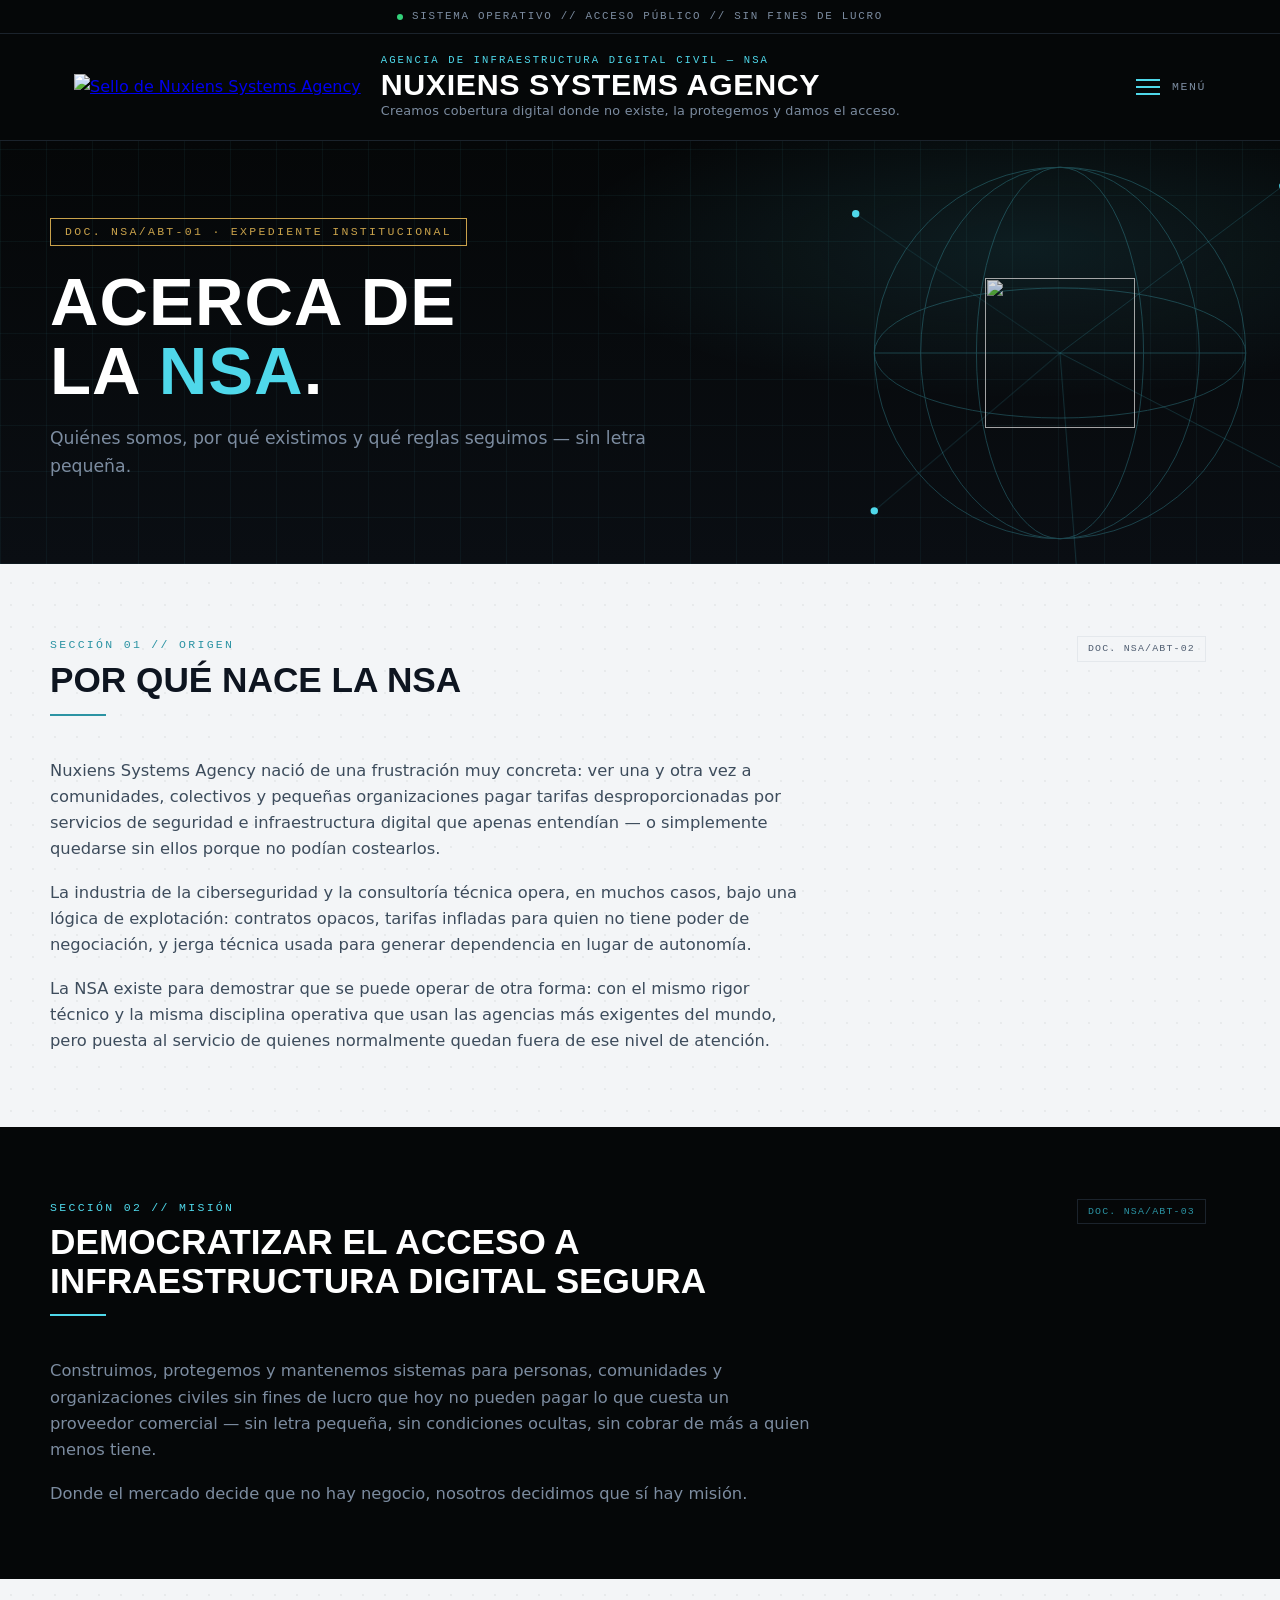
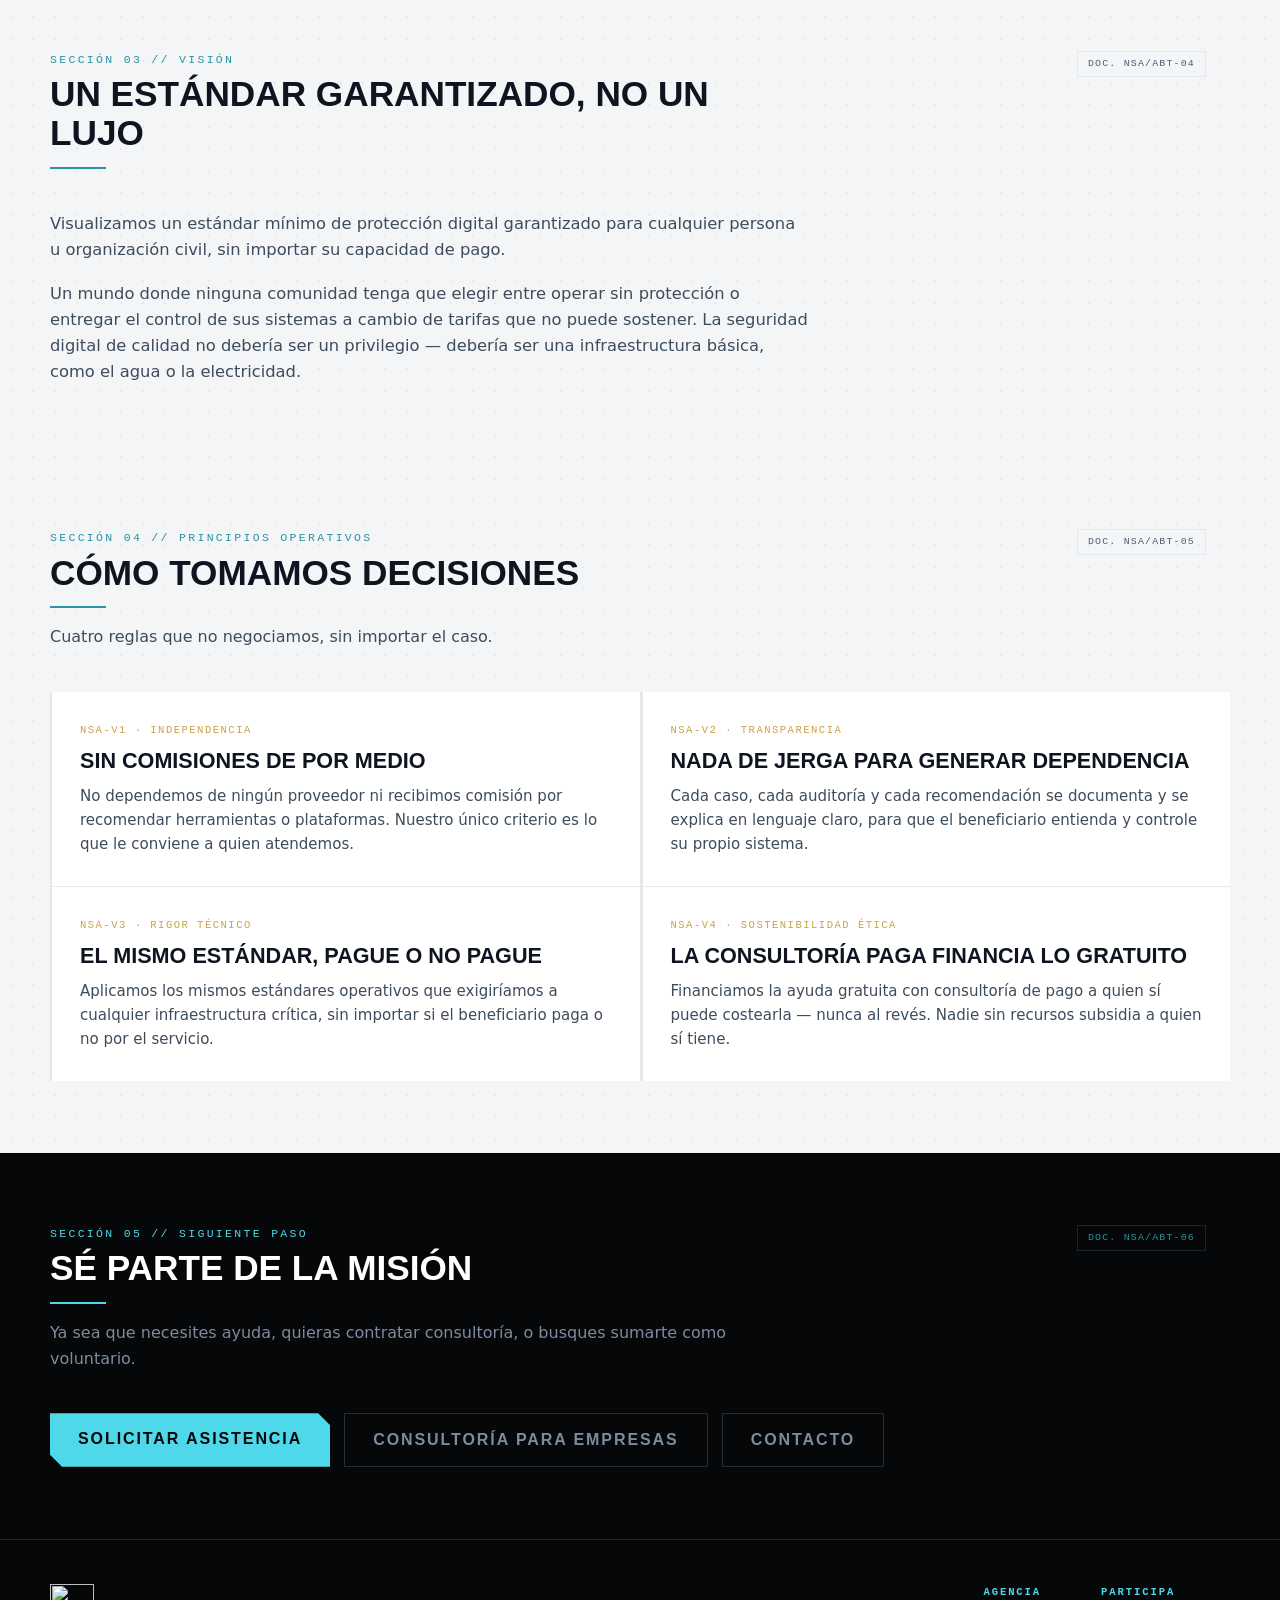
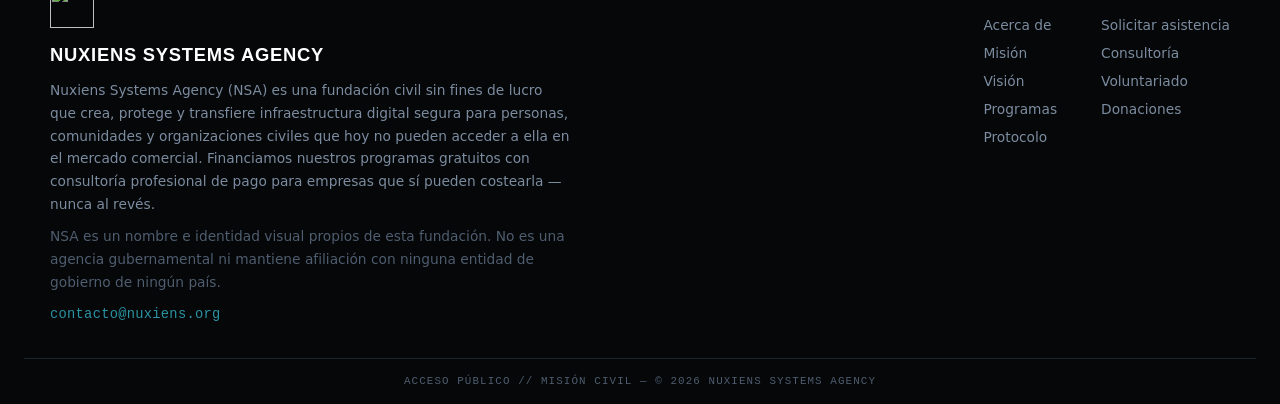
==== acerca/index.html @ ab88cbe3 "Clean About URL, sidebar-style menu, logo links home - Move acerca.html to acerca/index.html so the " ====
<!DOCTYPE html>
<html lang="es">
<head>
<meta charset="UTF-8">
<meta name="viewport" content="width=device-width, initial-scale=1.0">
<title>Acerca de — Nuxiens Systems Agency</title>
<link rel="icon" type="image/png" sizes="32x32" href="/favicon-32.png">
<link rel="apple-touch-icon" sizes="180x180" href="/favicon-180.png">
<meta http-equiv="Content-Security-Policy" content="default-src 'none'; style-src 'self' https://fonts.googleapis.com; font-src https://fonts.gstatic.com; img-src 'self'; connect-src 'none'; script-src 'none'; object-src 'none'; base-uri 'none'; form-action 'none'; upgrade-insecure-requests">
<meta name="referrer" content="strict-origin-when-cross-origin">
<link rel="preconnect" href="https://fonts.googleapis.com">
<link rel="preconnect" href="https://fonts.gstatic.com" crossorigin>
<link href="https://fonts.googleapis.com/css2?family=Saira+Condensed:wght@500;600;700&family=Public+Sans:wght@400;500;600;700&family=IBM+Plex+Mono:wght@400;500&display=swap" rel="stylesheet">
<link rel="stylesheet" href="/style.css">
</head>
<body>

<!-- Barra de estado del sistema -->
<div class="status-bar"><span class="status-dot" aria-hidden="true"></span>Sistema operativo // Acceso público // Sin fines de lucro</div>

<header>
  <div class="header-inner">
    <!-- Sello oficial NSA -->
    <a href="/" aria-label="Ir al inicio">
      <img class="seal" src="/nsa-seal.png" width="86" height="86" alt="Sello de Nuxiens Systems Agency">
    </a>
    <div class="agency-id">
      <div class="eyebrow">Agencia de infraestructura digital civil — NSA</div>
      <h1>Nuxiens Systems Agency</h1>
      <div class="sub">Creamos cobertura digital donde no existe, la protegemos y damos el acceso.</div>
    </div>
    <a href="#menu-open" class="menu-btn">
      <span class="menu-icon"><span></span><span></span><span></span></span>
      <span class="menu-btn-text">Menú</span>
    </a>
  </div>
</header>

<!-- Panel de navegación tipo sidebar (se abre/cierra vía :target, sin JS) -->
<div id="menu-open" class="menu-overlay" aria-label="Navegación principal">
  <a href="/acerca/#acerca" class="menu-backdrop" aria-label="Cerrar menú"></a>
  <nav class="menu-panel">
    <a href="/acerca/#acerca" class="menu-close">Cerrar ×</a>
    <div class="menu-overlay-inner">
      <a href="/acerca/" class="menu-link" aria-current="page"><span class="menu-num">01</span>Acerca de</a>
      <a href="/#mision" class="menu-link"><span class="menu-num">02</span>Misión</a>
      <a href="/#vision" class="menu-link"><span class="menu-num">03</span>Visión</a>
      <a href="/#programas" class="menu-link"><span class="menu-num">04</span>Programas</a>
      <a href="/#consultoria" class="menu-link"><span class="menu-num">05</span>Consultoría</a>
      <a href="/#operacion" class="menu-link"><span class="menu-num">06</span>Cómo operamos</a>
      <a href="/#elegibilidad" class="menu-link"><span class="menu-num">07</span>Elegibilidad</a>
      <a href="/#contacto" class="menu-link"><span class="menu-num">08</span>Contacto</a>
    </div>
  </nav>
</div>

<!-- HERO -->
<section class="hero" id="acerca">
  <div class="hero-network-wrap" aria-hidden="true">
    <svg class="hero-network" viewBox="0 0 560 560">
      <g class="hn-grid">
        <circle cx="280" cy="280" r="200"/>
        <ellipse cx="280" cy="280" rx="200" ry="70"/>
        <ellipse cx="280" cy="280" rx="90" ry="200"/>
        <ellipse cx="280" cy="280" rx="150" ry="200"/>
        <line x1="80" y1="280" x2="480" y2="280"/>
      </g>
      <g class="hn-links">
        <line x1="280" y1="280" x2="60" y2="130"/>
        <line x1="280" y1="280" x2="520" y2="100"/>
        <line x1="280" y1="280" x2="530" y2="410"/>
        <line x1="280" y1="280" x2="80" y2="450"/>
        <line x1="280" y1="280" x2="300" y2="540"/>
      </g>
      <g class="hn-nodes">
        <circle cx="60" cy="130" r="4"/>
        <circle cx="520" cy="100" r="4"/>
        <circle cx="530" cy="410" r="4"/>
        <circle cx="80" cy="450" r="4"/>
        <circle cx="300" cy="540" r="4"/>
      </g>
    </svg>
    <img class="hero-hub-seal" src="/nsa-seal.png" alt="">
  </div>
  <div class="hero-inner">
    <span class="directive">Doc. NSA/ABT-01 · Expediente institucional</span>
    <h2>Acerca de<br>la <span class="hl">NSA</span>.</h2>
    <p class="lede">
      Quiénes somos, por qué existimos y qué reglas seguimos — sin letra pequeña.
    </p>
  </div>
</section>

<!-- ORIGEN -->
<section id="origen">
  <div class="section-inner">
    <div class="file-ref">Doc. NSA/ABT-02</div>
    <div class="section-head">
      <div class="code">SECCIÓN 01 // ORIGEN</div>
      <h3>Por qué nace la NSA</h3>
    </div>
    <div class="prose">
      <p>Nuxiens Systems Agency nació de una frustración muy concreta: ver una y otra vez a comunidades, colectivos y pequeñas organizaciones pagar tarifas desproporcionadas por servicios de seguridad e infraestructura digital que apenas entendían — o simplemente quedarse sin ellos porque no podían costearlos.</p>
      <p>La industria de la ciberseguridad y la consultoría técnica opera, en muchos casos, bajo una lógica de explotación: contratos opacos, tarifas infladas para quien no tiene poder de negociación, y jerga técnica usada para generar dependencia en lugar de autonomía.</p>
      <p>La NSA existe para demostrar que se puede operar de otra forma: con el mismo rigor técnico y la misma disciplina operativa que usan las agencias más exigentes del mundo, pero puesta al servicio de quienes normalmente quedan fuera de ese nivel de atención.</p>
    </div>
  </div>
</section>

<!-- MISIÓN -->
<section class="ops" id="mision-detalle">
  <div class="section-inner">
    <div class="file-ref">Doc. NSA/ABT-03</div>
    <div class="section-head">
      <div class="code">SECCIÓN 02 // MISIÓN</div>
      <h3>Democratizar el acceso a infraestructura digital segura</h3>
    </div>
    <div class="prose">
      <p>Construimos, protegemos y mantenemos sistemas para personas, comunidades y organizaciones civiles sin fines de lucro que hoy no pueden pagar lo que cuesta un proveedor comercial — sin letra pequeña, sin condiciones ocultas, sin cobrar de más a quien menos tiene.</p>
      <p>Donde el mercado decide que no hay negocio, nosotros decidimos que sí hay misión.</p>
    </div>
  </div>
</section>

<!-- VISIÓN -->
<section id="vision-detalle">
  <div class="section-inner">
    <div class="file-ref">Doc. NSA/ABT-04</div>
    <div class="section-head">
      <div class="code">SECCIÓN 03 // VISIÓN</div>
      <h3>Un estándar garantizado, no un lujo</h3>
    </div>
    <div class="prose">
      <p>Visualizamos un estándar mínimo de protección digital garantizado para cualquier persona u organización civil, sin importar su capacidad de pago.</p>
      <p>Un mundo donde ninguna comunidad tenga que elegir entre operar sin protección o entregar el control de sus sistemas a cambio de tarifas que no puede sostener. La seguridad digital de calidad no debería ser un privilegio — debería ser una infraestructura básica, como el agua o la electricidad.</p>
    </div>
  </div>
</section>

<!-- VALORES -->
<section id="valores">
  <div class="section-inner">
    <div class="file-ref">Doc. NSA/ABT-05</div>
    <div class="section-head">
      <div class="code">SECCIÓN 04 // PRINCIPIOS OPERATIVOS</div>
      <h3>Cómo tomamos decisiones</h3>
      <p>Cuatro reglas que no negociamos, sin importar el caso.</p>
    </div>
    <div class="grid-2">
      <article class="card">
        <div class="prog-code">NSA-V1 · Independencia</div>
        <h4>Sin comisiones de por medio</h4>
        <p>No dependemos de ningún proveedor ni recibimos comisión por recomendar herramientas o plataformas. Nuestro único criterio es lo que le conviene a quien atendemos.</p>
      </article>
      <article class="card">
        <div class="prog-code">NSA-V2 · Transparencia</div>
        <h4>Nada de jerga para generar dependencia</h4>
        <p>Cada caso, cada auditoría y cada recomendación se documenta y se explica en lenguaje claro, para que el beneficiario entienda y controle su propio sistema.</p>
      </article>
      <article class="card">
        <div class="prog-code">NSA-V3 · Rigor técnico</div>
        <h4>El mismo estándar, pague o no pague</h4>
        <p>Aplicamos los mismos estándares operativos que exigiríamos a cualquier infraestructura crítica, sin importar si el beneficiario paga o no por el servicio.</p>
      </article>
      <article class="card">
        <div class="prog-code">NSA-V4 · Sostenibilidad ética</div>
        <h4>La consultoría paga financia lo gratuito</h4>
        <p>Financiamos la ayuda gratuita con consultoría de pago a quien sí puede costearla — nunca al revés. Nadie sin recursos subsidia a quien sí tiene.</p>
      </article>
    </div>
  </div>
</section>

<!-- PARTICIPA -->
<section class="ops" id="participa">
  <div class="section-inner">
    <div class="file-ref">Doc. NSA/ABT-06</div>
    <div class="section-head">
      <div class="code">SECCIÓN 05 // SIGUIENTE PASO</div>
      <h3>Sé parte de la misión</h3>
      <p>Ya sea que necesites ayuda, quieras contratar consultoría, o busques sumarte como voluntario.</p>
    </div>
    <div class="hero-actions">
      <a class="btn btn-primary" href="/#elegibilidad">Solicitar asistencia</a>
      <a class="btn btn-ghost" href="/#consultoria">Consultoría para empresas</a>
      <a class="btn btn-ghost" href="/#contacto">Contacto</a>
    </div>
  </div>
</section>

<footer>
  <div class="footer-inner">
    <div class="f-id">
      <a href="/" aria-label="Ir al inicio"><img src="/nsa-seal.png" alt="" width="44" height="44"></a>
      <h6>Nuxiens Systems Agency</h6>
      <p>Nuxiens Systems Agency (NSA) es una fundación civil sin fines de lucro que crea, protege y transfiere infraestructura digital segura para personas, comunidades y organizaciones civiles que hoy no pueden acceder a ella en el mercado comercial. Financiamos nuestros programas gratuitos con consultoría profesional de pago para empresas que sí pueden costearla — nunca al revés.</p>
      <p class="f-disclaimer">NSA es un nombre e identidad visual propios de esta fundación. No es una agencia gubernamental ni mantiene afiliación con ninguna entidad de gobierno de ningún país.</p>
      <p class="f-contact"><a href="mailto:contacto@nuxiens.org">contacto@nuxiens.org</a></p>
    </div>
    <div class="f-links">
      <div>
        <h6>Agencia</h6>
        <a href="/acerca/">Acerca de</a>
        <a href="/#mision">Misión</a>
        <a href="/#vision">Visión</a>
        <a href="/#programas">Programas</a>
        <a href="/#operacion">Protocolo</a>
      </div>
      <div>
        <h6>Participa</h6>
        <a href="/#elegibilidad">Solicitar asistencia</a>
        <a href="/#consultoria">Consultoría</a>
        <a href="/#contacto">Voluntariado</a>
        <a href="/#contacto">Donaciones</a>
      </div>
    </div>
  </div>
  <div class="f-bottom">ACCESO PÚBLICO // MISIÓN CIVIL — © 2026 Nuxiens Systems Agency</div>
</footer>

</body>
</html>
---- style.css ----
:root{
  --void:#050708;
  --void-2:#0A0E13;
  --panel:#0D1319;
  --line:#1B232C;
  --line-soft:#222D38;
  --steel:#7C8CA0;
  --steel-dim:#4F5D70;
  --ink:#0E1520;
  --paper:#F3F5F7;
  --paper-2:#E4E8EC;
  --cyan:#4FD8EA;
  --cyan-dim:#2B93A3;
  --gold:#C9A24B;
  --status:#33D17A;
  --white:#FFFFFF;
}
*{margin:0;padding:0;box-sizing:border-box;}
html{scroll-behavior:smooth;}
body{
  font-family:'Public Sans',system-ui,sans-serif;
  background:
    radial-gradient(rgba(15,25,35,.05) 1px, transparent 1.4px) 0 0/22px 22px,
    var(--paper);
  color:var(--ink);
  line-height:1.6;
}
::selection{background:var(--cyan);color:var(--void);}

/* ============ BARRA DE ESTADO ============ */
.status-bar{
  background:var(--void);
  border-bottom:1px solid var(--line);
  color:var(--steel);
  font-family:'IBM Plex Mono',monospace;
  font-size:0.68rem;
  letter-spacing:0.16em;
  text-align:center;
  padding:8px 12px;
  text-transform:uppercase;
  position:sticky;top:0;z-index:100;
  display:flex;align-items:center;justify-content:center;gap:9px;
}
.status-dot{
  width:6px;height:6px;border-radius:50%;
  background:var(--status);
  box-shadow:0 0 0 0 rgba(51,209,122,.5);
  animation:statusPulse 2.4s ease-out infinite;
  flex-shrink:0;
}
@keyframes statusPulse{
  0%{box-shadow:0 0 0 0 rgba(51,209,122,.5);}
  70%{box-shadow:0 0 0 7px rgba(51,209,122,0);}
  100%{box-shadow:0 0 0 0 rgba(51,209,122,0);}
}

/* ============ HEADER ============ */
header{
  background:var(--void);
  border-bottom:1px solid var(--line);
}
.header-inner{
  max-width:1180px;margin:0 auto;
  display:flex;align-items:center;gap:20px;
  padding:18px 24px;
}
.seal{flex-shrink:0;}
.agency-id{min-width:0;}
.agency-id .eyebrow{
  font-family:'IBM Plex Mono',monospace;
  font-size:0.66rem;letter-spacing:0.2em;
  color:var(--cyan);text-transform:uppercase;
}
.agency-id h1{
  font-family:'Saira Condensed',sans-serif;
  font-weight:700;font-size:1.9rem;line-height:1.05;
  color:var(--white);letter-spacing:0.02em;
  text-transform:uppercase;
}
.agency-id .sub{
  font-size:0.8rem;color:var(--steel);
  letter-spacing:0.02em;
}
/* ============ MENÚ (:target, sin JS) ============ */
.menu-btn{
  margin-left:auto;flex-shrink:0;cursor:pointer;
  display:flex;align-items:center;gap:12px;
  font-family:'IBM Plex Mono',monospace;
  font-size:0.72rem;letter-spacing:0.14em;text-transform:uppercase;
  color:var(--steel);text-decoration:none;
}
.menu-icon{display:flex;flex-direction:column;gap:5px;width:24px;}
.menu-icon span{
  display:block;height:2px;background:var(--cyan);
}
.menu-btn:hover,.menu-btn:focus-visible{color:var(--cyan);outline:none;}

.menu-overlay{
  position:fixed;inset:0;z-index:200;
  visibility:hidden;
  transition:visibility 0s linear .34s;
}
.menu-overlay:target{visibility:visible;transition-delay:0s;}
.menu-backdrop{
  position:absolute;inset:0;display:block;
  background:rgba(5,7,8,.72);
  opacity:0;
  transition:opacity .34s ease;
}
.menu-overlay:target .menu-backdrop{opacity:1;}
.menu-panel{
  position:absolute;top:0;right:0;bottom:0;
  width:min(440px,88vw);
  background:var(--void);
  border-left:1px solid var(--line);
  box-shadow:-24px 0 60px rgba(0,0,0,.45);
  overflow-y:auto;
  transform:translateX(100%);
  transition:transform .34s cubic-bezier(.16,1,.3,1);
}
.menu-overlay:target .menu-panel{transform:translateX(0);}
.menu-close{
  position:absolute;top:24px;right:24px;
  font-family:'IBM Plex Mono',monospace;
  font-size:0.72rem;letter-spacing:0.14em;text-transform:uppercase;
  color:var(--steel);text-decoration:none;
}
.menu-close:hover{color:var(--cyan);}
.menu-overlay-inner{
  padding:100px 32px 60px;
}
.menu-link{
  display:flex;align-items:baseline;gap:16px;
  padding:18px 0;border-bottom:1px solid var(--line);
  font-family:'Saira Condensed',sans-serif;
  font-size:1.6rem;font-weight:700;
  text-transform:uppercase;letter-spacing:.01em;
  color:var(--white);text-decoration:none;
  transition:color .15s,padding-left .15s;
}
.menu-link:first-child{border-top:1px solid var(--line);}
.menu-link:hover,.menu-link:focus-visible{color:var(--cyan);padding-left:14px;outline:none;}
.menu-link[aria-current="page"]{color:var(--cyan);}
.menu-num{
  font-family:'IBM Plex Mono',monospace;
  font-size:.85rem;font-weight:400;
  color:var(--cyan-dim);
}

/* ============ HERO ============ */
.hero{
  background:
    radial-gradient(ellipse 60% 60% at 80% 25%,rgba(79,216,234,.10),transparent 60%),
    repeating-linear-gradient(0deg,rgba(79,216,234,.05) 0 1px,transparent 1px 46px),
    repeating-linear-gradient(90deg,rgba(79,216,234,.05) 0 1px,transparent 1px 46px),
    linear-gradient(180deg,var(--void) 0%,var(--void-2) 100%);
  color:var(--white);
  padding:76px 24px 84px;
  position:relative;overflow:hidden;
}
.hero-network-wrap{
  position:absolute;top:50%;right:-40px;
  transform:translateY(-50%);
  width:520px;height:520px;z-index:0;pointer-events:none;
}
.hero-network{width:100%;height:100%;display:block;}
.hn-grid{fill:none;stroke:var(--cyan);stroke-width:1;opacity:.28;}
.hn-links line{
  stroke:var(--cyan);stroke-width:1;opacity:.2;
  animation:hnPulse 3.2s ease-in-out infinite;
}
.hn-links line:nth-child(2){animation-delay:.5s;}
.hn-links line:nth-child(3){animation-delay:1s;}
.hn-links line:nth-child(4){animation-delay:1.5s;}
.hn-links line:nth-child(5){animation-delay:2s;}
.hn-nodes circle{fill:var(--cyan);}
.hero-hub-seal{
  position:absolute;top:50%;left:50%;
  transform:translate(-50%,-50%);
  width:150px;height:150px;opacity:.85;
}
@keyframes hnPulse{0%,100%{opacity:.15;}50%{opacity:.6;}}
.hero-inner{max-width:1180px;margin:0 auto;position:relative;z-index:1;}
.hero .directive{
  display:inline-block;
  font-family:'IBM Plex Mono',monospace;
  font-size:0.72rem;letter-spacing:0.2em;
  color:var(--gold);
  border:1px solid var(--gold);
  padding:4px 14px;margin-bottom:22px;
  text-transform:uppercase;
}
.hero h2{
  font-family:'Saira Condensed',sans-serif;
  font-weight:700;
  font-size:clamp(2.4rem,5.5vw,4.2rem);
  line-height:1.02;text-transform:uppercase;
  letter-spacing:0.015em;
  max-width:820px;
}
.hero h2 .hl{color:var(--cyan);}
.hero p.lede{
  max-width:640px;margin-top:20px;
  font-size:1.08rem;color:var(--steel);
}
.hero-actions{margin-top:34px;display:flex;gap:14px;flex-wrap:wrap;}
.btn{
  font-family:'Saira Condensed',sans-serif;
  font-weight:600;font-size:1rem;
  letter-spacing:0.12em;text-transform:uppercase;
  text-decoration:none;
  padding:13px 28px;
  display:inline-block;
  transition:transform .12s,background .15s,color .15s,border-color .15s;
}
.btn:active{transform:translateY(1px);}
.btn-primary{
  background:var(--cyan);color:var(--void);
  clip-path:polygon(0 0,calc(100% - 12px) 0,100% 12px,100% 100%,12px 100%,0 calc(100% - 12px));
}
.btn-primary:hover{background:#7EE5F2;}
.btn-ghost{border:1.5px solid var(--line-soft);color:var(--steel);}
.btn-ghost:hover{border-color:var(--cyan);color:var(--cyan);}

/* ============ FRANJA DE CREDENCIALES ============ */
.stats-strip{background:var(--void-2);border-bottom:1px solid var(--line);}
.stats-inner{
  max-width:1180px;margin:0 auto;padding:26px 24px;
  display:grid;grid-template-columns:repeat(4,1fr);gap:20px;
}
.stat{text-align:center;border-left:1px solid var(--line);}
.stat:first-child{border-left:none;}
.stat-num{
  display:block;font-family:'Saira Condensed',sans-serif;
  font-weight:700;font-size:1.9rem;color:var(--cyan);
  letter-spacing:.02em;line-height:1.1;
}
.stat-label{
  display:block;font-family:'IBM Plex Mono',monospace;
  font-size:.62rem;letter-spacing:.1em;text-transform:uppercase;
  color:var(--steel);margin-top:4px;
}

/* ============ SECCIONES ============ */
section{padding:72px 24px;}
.section-inner{max-width:1180px;margin:0 auto;position:relative;}
.section-head{margin-bottom:42px;max-width:720px;}
.section-head.compact{margin-bottom:18px;}
.section-head .code{
  font-family:'IBM Plex Mono',monospace;
  font-size:0.72rem;letter-spacing:0.2em;
  color:var(--cyan-dim);text-transform:uppercase;
}
.section-head h3{
  font-family:'Saira Condensed',sans-serif;
  font-weight:700;font-size:2.2rem;
  text-transform:uppercase;line-height:1.1;
  color:var(--ink);
  margin-top:6px;
}
.section-head h3::after{
  content:"";display:block;width:56px;height:2px;
  background:var(--cyan-dim);margin-top:14px;
}
.section-head p{margin-top:16px;color:#3D4C5C;}

/* Texto corrido (párrafos largos) */
.prose{max-width:760px;}
.prose p{font-size:1.02rem;color:#3D4C5C;margin-bottom:18px;}
.prose p:last-child{margin-bottom:0;}
.ops .prose p{color:var(--steel);}

/* ============ ETIQUETA DE EXPEDIENTE ============ */
.file-ref{
  position:absolute;top:0;right:24px;
  font-family:'IBM Plex Mono',monospace;
  font-size:.62rem;letter-spacing:.12em;
  color:var(--steel-dim);text-transform:uppercase;
  border:1px solid var(--paper-2);
  padding:4px 10px;
}
.ops .file-ref{color:var(--cyan-dim);border-color:var(--line);}
@media (max-width:900px){.file-ref{display:none;}}

/* Tarjetas */
.grid-3{display:grid;grid-template-columns:repeat(3,1fr);gap:1px;background:var(--paper-2);}
.grid-2{display:grid;grid-template-columns:repeat(2,1fr);gap:1px;background:var(--paper-2);}
.card{
  background:var(--white);
  border-left:2px solid var(--paper-2);
  padding:30px 28px;
  transition:border-left-color .2s,background .2s;
}
.card:hover{border-left-color:var(--cyan-dim);background:#FAFEFF;}
.card .prog-code{
  font-family:'IBM Plex Mono',monospace;
  font-size:0.66rem;letter-spacing:.14em;
  color:var(--gold);text-transform:uppercase;
}
.card h4{
  font-family:'Saira Condensed',sans-serif;
  font-weight:600;font-size:1.35rem;
  text-transform:uppercase;color:var(--ink);
  margin:10px 0 10px;line-height:1.15;
}
.card p{font-size:0.94rem;color:#3D4C5C;}

/* Cómo operamos */
.ops{background:var(--void);color:var(--steel);}
.ops .section-head h3{color:var(--white);}
.ops .section-head h3::after{background:var(--cyan);}
.ops .section-head .code{color:var(--cyan);}
.ops .section-head p{color:var(--steel);}
.steps{display:grid;grid-template-columns:repeat(4,1fr);gap:1px;background:var(--line);}
.step{background:var(--panel);padding:26px 24px;position:relative;}
.step::after{
  content:"→";position:absolute;top:24px;right:-11px;
  color:var(--cyan-dim);font-family:'IBM Plex Mono',monospace;
  font-size:.9rem;z-index:2;
}
.step:last-child::after{content:none;}
.step .n{
  font-family:'IBM Plex Mono',monospace;
  color:var(--cyan);font-size:0.76rem;letter-spacing:0.14em;
}
.step h5{
  font-family:'Saira Condensed',sans-serif;
  font-weight:600;font-size:1.15rem;
  text-transform:uppercase;color:var(--white);
  margin:8px 0 8px;
}
.step p{font-size:0.88rem;color:var(--steel);}

/* Elegibilidad */
.elig{background:var(--paper-2);}
.elig-grid{display:grid;grid-template-columns:1.1fr .9fr;gap:44px;align-items:start;}
.elig ul{list-style:none;margin-top:8px;}
.elig li{
  padding:14px 0 14px 34px;position:relative;
  border-bottom:1px solid #CBD6E2;
  font-size:0.98rem;
}
.elig li::before{
  content:"";position:absolute;left:6px;top:20px;
  width:14px;height:6px;background:var(--gold);
}
.notice{
  background:var(--white);
  border-left:3px solid var(--gold);
  padding:26px 26px;
}
.notice .n-head{
  font-family:'IBM Plex Mono',monospace;
  font-size:0.68rem;letter-spacing:0.18em;
  color:var(--gold);text-transform:uppercase;
  margin-bottom:10px;
}
.notice h5{
  font-family:'Saira Condensed',sans-serif;
  font-size:1.3rem;text-transform:uppercase;
  color:var(--ink);margin-bottom:10px;
}
.notice p{font-size:0.94rem;color:#3D4C5C;margin-bottom:16px;}
.notice p a{color:var(--cyan-dim);font-weight:600;}

/* Consultoría */
.consult-cta{
  margin-top:36px;padding-top:28px;
  border-top:1px solid var(--paper-2);
  display:flex;align-items:center;gap:24px;flex-wrap:wrap;
}
.consult-cta p{color:#3D4C5C;font-size:0.94rem;max-width:460px;}

/* Contacto */
.contact{background:var(--white);}
.contact-grid{display:grid;grid-template-columns:repeat(4,1fr);gap:1px;background:var(--paper-2);}
.channel{
  background:var(--white);
  border-left:2px solid var(--paper-2);
  padding:24px;
  transition:border-left-color .2s;
}
.channel:hover{border-left-color:var(--cyan-dim);}
.channel .ch-code{
  font-family:'IBM Plex Mono',monospace;
  font-size:0.66rem;letter-spacing:.14em;
  color:var(--cyan-dim);text-transform:uppercase;
}
.channel h5{
  font-family:'Saira Condensed',sans-serif;
  font-size:1.2rem;text-transform:uppercase;
  color:var(--ink);margin:6px 0 6px;
}
.channel p{font-size:0.9rem;color:#3D4C5C;}
.channel a{color:var(--cyan-dim);font-weight:600;text-decoration:none;}
.channel a:hover{text-decoration:underline;}

/* ============ FOOTER ============ */
footer{
  background:var(--void);
  color:var(--steel);
  border-top:1px solid var(--line);
  padding:44px 24px 0;
}
.footer-inner{
  max-width:1180px;margin:0 auto;
  display:flex;gap:48px;align-items:flex-start;
  flex-wrap:wrap;padding-bottom:32px;
}
.footer-inner .f-id{max-width:520px;}
.footer-inner .f-id img{
  width:44px;height:44px;margin-bottom:12px;
}
.footer-inner .f-id h6{
  font-family:'Saira Condensed',sans-serif;
  color:var(--white);font-size:1.15rem;
  text-transform:uppercase;letter-spacing:0.04em;
}
.footer-inner .f-id p{font-size:0.86rem;margin-top:10px;line-height:1.65;}
.f-disclaimer{color:var(--steel-dim);font-size:0.78rem;}
.f-contact{
  font-family:'IBM Plex Mono',monospace;
  font-size:0.78rem;letter-spacing:.02em;
}
.f-contact a{color:var(--cyan-dim);text-decoration:none;}
.f-contact a:hover{text-decoration:underline;}
.f-links{margin-left:auto;display:flex;gap:44px;flex-wrap:wrap;}
.f-links div h6{
  font-family:'IBM Plex Mono',monospace;
  font-size:0.66rem;letter-spacing:0.18em;
  color:var(--cyan);text-transform:uppercase;
  margin-bottom:10px;
}
.f-links a{
  display:block;color:var(--steel);
  text-decoration:none;font-size:0.86rem;
  padding:3px 0;
}
.f-links a:hover{color:var(--cyan);}
.f-bottom{
  border-top:1px solid var(--line);
  font-family:'IBM Plex Mono',monospace;
  font-size:0.68rem;letter-spacing:0.1em;
  text-align:center;padding:14px 0;
  color:var(--steel-dim);text-transform:uppercase;
}

/* ============ RESPONSIVE ============ */
@media (max-width:900px){
  .grid-3,.grid-2{grid-template-columns:1fr;}
  .contact-grid{grid-template-columns:1fr 1fr;}
  .steps{grid-template-columns:1fr 1fr;}
  .step::after{content:none;}
  .stats-inner{grid-template-columns:1fr 1fr;row-gap:22px;}
  .stat:nth-child(3){border-left:none;}
  .elig-grid{grid-template-columns:1fr;}
  .agency-id h1{font-size:1.45rem;}
  .hero-network-wrap{width:400px;height:400px;right:-80px;}
}
@media (max-width:700px){
  .hero-network-wrap{display:none;}
}
@media (max-width:540px){
  .steps,.contact-grid{grid-template-columns:1fr;}
  .stats-inner{grid-template-columns:1fr;}
  .stat{border-left:none;border-top:1px solid var(--line);padding-top:14px;}
  .stat:first-child{padding-top:0;border-top:none;}
  section{padding:52px 20px;}
  .menu-btn-text{display:none;}
  .agency-id .sub{display:none;}
}
@media (prefers-reduced-motion:reduce){
  *{transition:none!important;animation:none!important;}
  html{scroll-behavior:auto;}
}
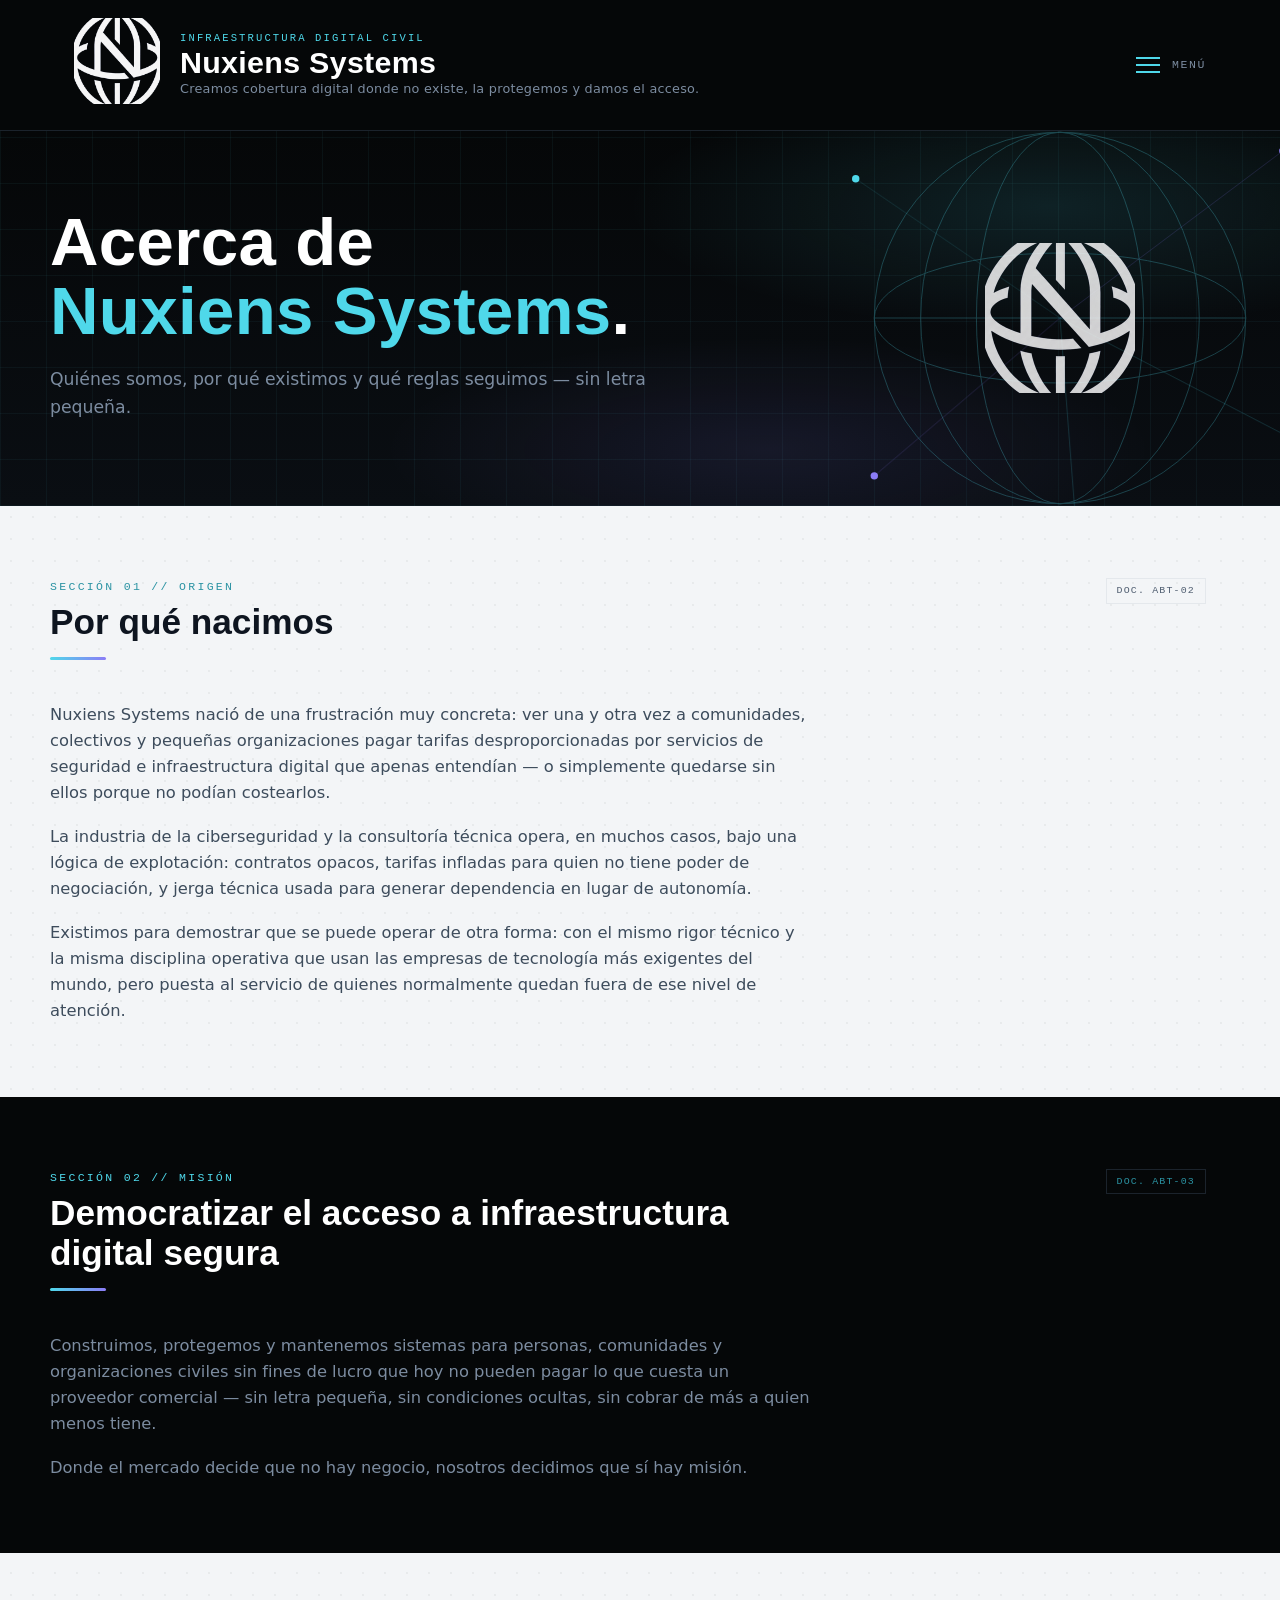
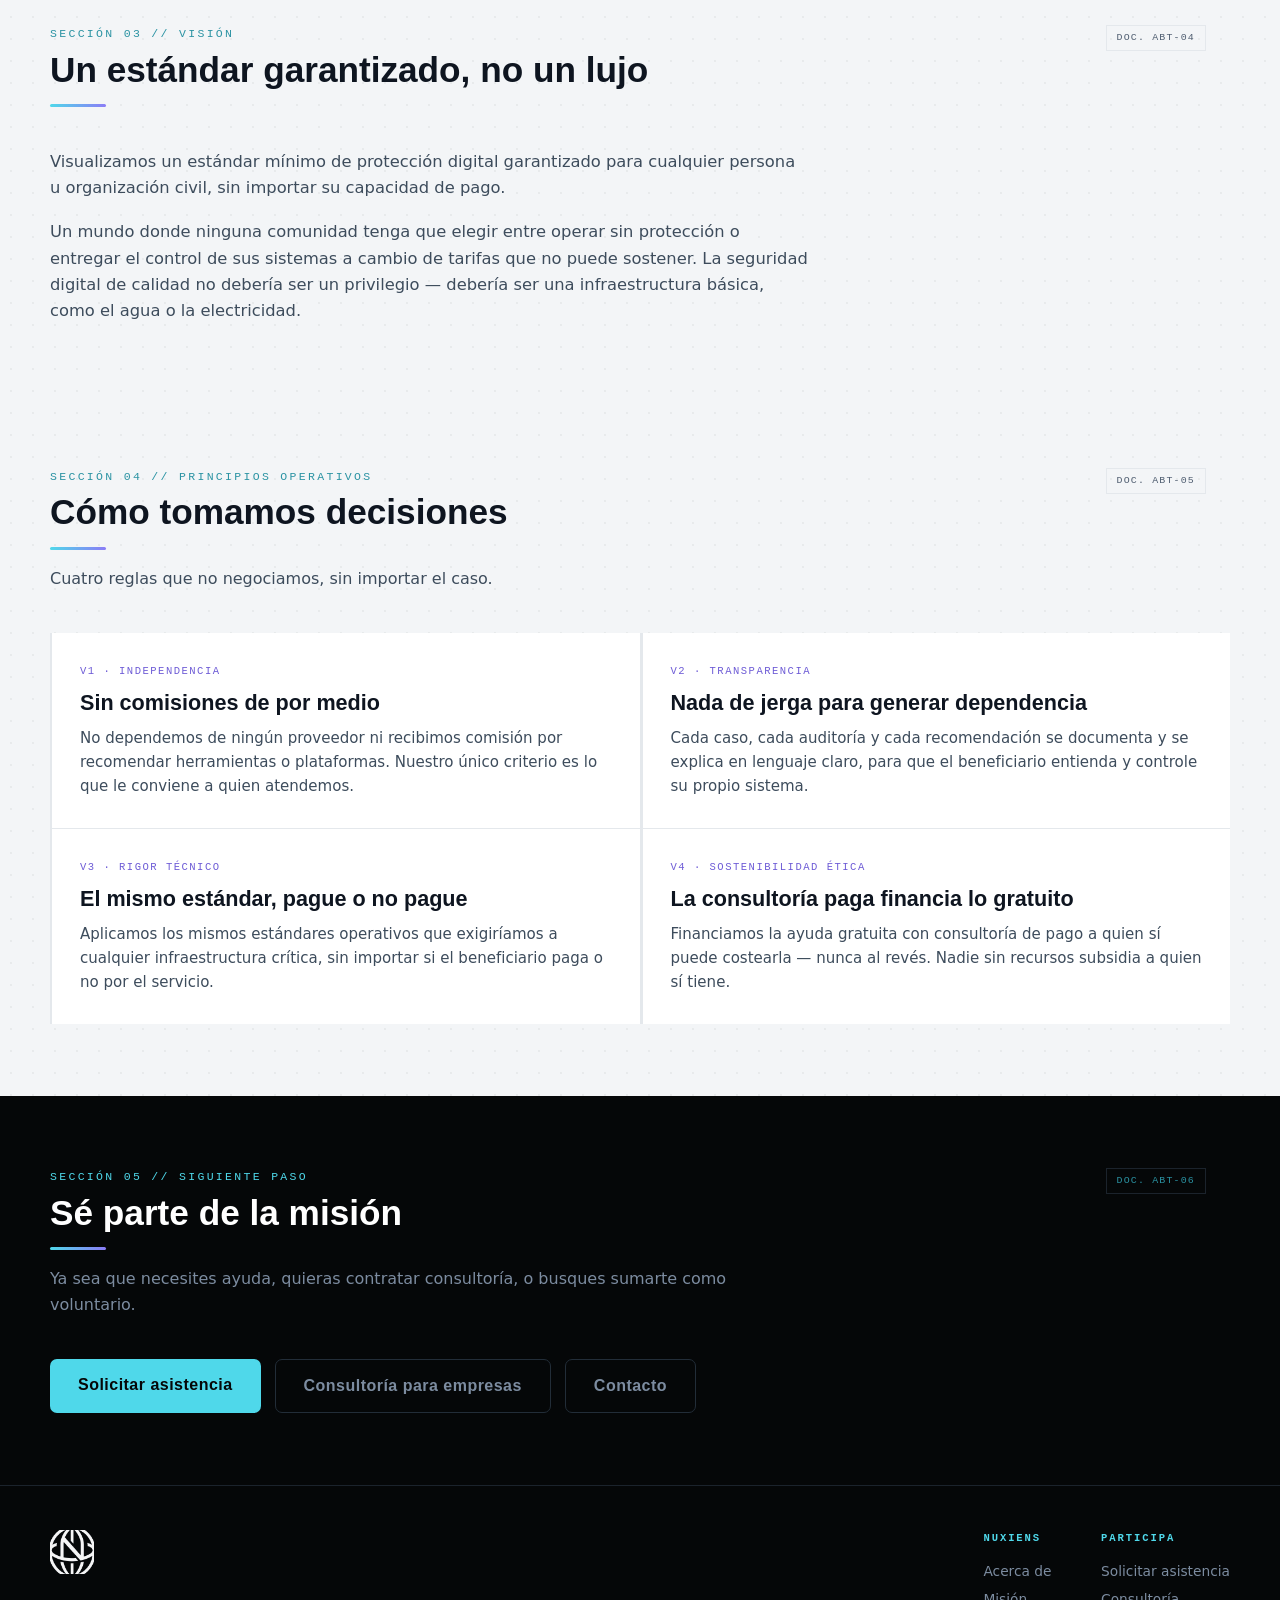
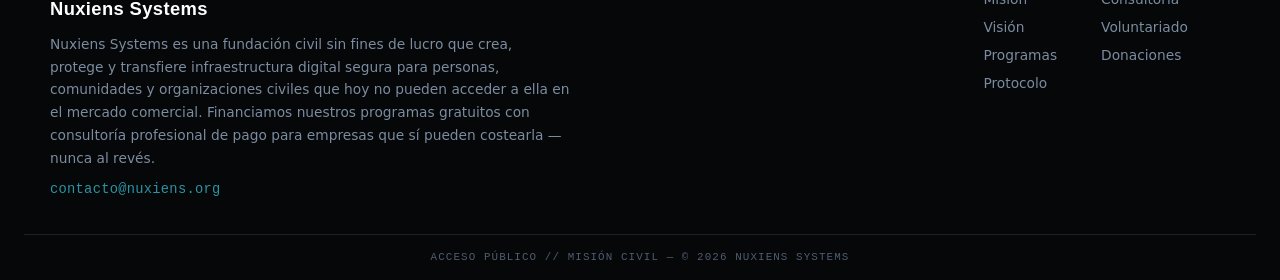
==== commit f9a1e35e: "Rebrand to Nuxiens Systems; move away from government-agency look Name: drop 'Agency'/'NSA' everywhe" ====
--- a/acerca/index.html
+++ b/acerca/index.html
@@ -3,7 +3,21 @@
 <head>
 <meta charset="UTF-8">
 <meta name="viewport" content="width=device-width, initial-scale=1.0">
-<title>Acerca de — Nuxiens Systems Agency</title>
+<title>Acerca de — Nuxiens Systems</title>
+<meta name="description" content="Quiénes somos, por qué nace Nuxiens Systems y qué principios seguimos: independencia, transparencia, rigor técnico y sostenibilidad ética.">
+<meta property="og:type" content="website">
+<meta property="og:url" content="https://nuxiens.org/acerca/">
+<meta property="og:site_name" content="Nuxiens Systems">
+<meta property="og:title" content="Acerca de — Nuxiens Systems">
+<meta property="og:description" content="Quiénes somos, por qué nace Nuxiens Systems y qué principios seguimos: independencia, transparencia, rigor técnico y sostenibilidad ética.">
+<meta property="og:image" content="https://nuxiens.org/og-image.png">
+<meta property="og:image:width" content="1200">
+<meta property="og:image:height" content="675">
+<meta property="og:locale" content="es_ES">
+<meta name="twitter:card" content="summary_large_image">
+<meta name="twitter:title" content="Acerca de — Nuxiens Systems">
+<meta name="twitter:description" content="Quiénes somos, por qué nace Nuxiens Systems y qué principios seguimos: independencia, transparencia, rigor técnico y sostenibilidad ética.">
+<meta name="twitter:image" content="https://nuxiens.org/og-image.png">
 <link rel="icon" type="image/png" sizes="32x32" href="/favicon-32.png">
 <link rel="apple-touch-icon" sizes="180x180" href="/favicon-180.png">
 <meta http-equiv="Content-Security-Policy" content="default-src 'none'; style-src 'self' https://fonts.googleapis.com; font-src https://fonts.gstatic.com; img-src 'self'; connect-src 'none'; script-src 'none'; object-src 'none'; base-uri 'none'; form-action 'none'; upgrade-insecure-requests">
@@ -15,18 +29,15 @@
 </head>
 <body>
 
-<!-- Barra de estado del sistema -->
-<div class="status-bar"><span class="status-dot" aria-hidden="true"></span>Sistema operativo // Acceso público // Sin fines de lucro</div>
-
 <header>
   <div class="header-inner">
-    <!-- Sello oficial NSA -->
+    <!-- Ícono Nuxiens Systems -->
     <a href="/" aria-label="Ir al inicio">
-      <img class="seal" src="/nsa-seal.png" width="86" height="86" alt="Sello de Nuxiens Systems Agency">
+      <img class="seal" src="/icon.png" width="86" height="86" alt="Nuxiens Systems">
     </a>
     <div class="agency-id">
-      <div class="eyebrow">Agencia de infraestructura digital civil — NSA</div>
-      <h1>Nuxiens Systems Agency</h1>
+      <div class="eyebrow">Infraestructura digital civil</div>
+      <h1>Nuxiens Systems</h1>
       <div class="sub">Creamos cobertura digital donde no existe, la protegemos y damos el acceso.</div>
     </div>
     <a href="#menu-open" class="menu-btn">
@@ -80,11 +91,10 @@
         <circle cx="300" cy="540" r="4"/>
       </g>
     </svg>
-    <img class="hero-hub-seal" src="/nsa-seal.png" alt="">
+    <img class="hero-hub-seal" src="/icon.png" alt="">
   </div>
   <div class="hero-inner">
-    <span class="directive">Doc. NSA/ABT-01 · Expediente institucional</span>
-    <h2>Acerca de<br>la <span class="hl">NSA</span>.</h2>
+    <h2>Acerca de<br><span class="hl">Nuxiens Systems</span>.</h2>
     <p class="lede">
       Quiénes somos, por qué existimos y qué reglas seguimos — sin letra pequeña.
     </p>
@@ -94,15 +104,15 @@
 <!-- ORIGEN -->
 <section id="origen">
   <div class="section-inner">
-    <div class="file-ref">Doc. NSA/ABT-02</div>
+    <div class="file-ref">Doc. ABT-02</div>
     <div class="section-head">
       <div class="code">SECCIÓN 01 // ORIGEN</div>
-      <h3>Por qué nace la NSA</h3>
+      <h3>Por qué nacimos</h3>
     </div>
     <div class="prose">
-      <p>Nuxiens Systems Agency nació de una frustración muy concreta: ver una y otra vez a comunidades, colectivos y pequeñas organizaciones pagar tarifas desproporcionadas por servicios de seguridad e infraestructura digital que apenas entendían — o simplemente quedarse sin ellos porque no podían costearlos.</p>
+      <p>Nuxiens Systems nació de una frustración muy concreta: ver una y otra vez a comunidades, colectivos y pequeñas organizaciones pagar tarifas desproporcionadas por servicios de seguridad e infraestructura digital que apenas entendían — o simplemente quedarse sin ellos porque no podían costearlos.</p>
       <p>La industria de la ciberseguridad y la consultoría técnica opera, en muchos casos, bajo una lógica de explotación: contratos opacos, tarifas infladas para quien no tiene poder de negociación, y jerga técnica usada para generar dependencia en lugar de autonomía.</p>
-      <p>La NSA existe para demostrar que se puede operar de otra forma: con el mismo rigor técnico y la misma disciplina operativa que usan las agencias más exigentes del mundo, pero puesta al servicio de quienes normalmente quedan fuera de ese nivel de atención.</p>
+      <p>Existimos para demostrar que se puede operar de otra forma: con el mismo rigor técnico y la misma disciplina operativa que usan las empresas de tecnología más exigentes del mundo, pero puesta al servicio de quienes normalmente quedan fuera de ese nivel de atención.</p>
     </div>
   </div>
 </section>
@@ -110,7 +120,7 @@
 <!-- MISIÓN -->
 <section class="ops" id="mision-detalle">
   <div class="section-inner">
-    <div class="file-ref">Doc. NSA/ABT-03</div>
+    <div class="file-ref">Doc. ABT-03</div>
     <div class="section-head">
       <div class="code">SECCIÓN 02 // MISIÓN</div>
       <h3>Democratizar el acceso a infraestructura digital segura</h3>
@@ -125,7 +135,7 @@
 <!-- VISIÓN -->
 <section id="vision-detalle">
   <div class="section-inner">
-    <div class="file-ref">Doc. NSA/ABT-04</div>
+    <div class="file-ref">Doc. ABT-04</div>
     <div class="section-head">
       <div class="code">SECCIÓN 03 // VISIÓN</div>
       <h3>Un estándar garantizado, no un lujo</h3>
@@ -140,7 +150,7 @@
 <!-- VALORES -->
 <section id="valores">
   <div class="section-inner">
-    <div class="file-ref">Doc. NSA/ABT-05</div>
+    <div class="file-ref">Doc. ABT-05</div>
     <div class="section-head">
       <div class="code">SECCIÓN 04 // PRINCIPIOS OPERATIVOS</div>
       <h3>Cómo tomamos decisiones</h3>
@@ -148,22 +158,22 @@
     </div>
     <div class="grid-2">
       <article class="card">
-        <div class="prog-code">NSA-V1 · Independencia</div>
+        <div class="prog-code">V1 · Independencia</div>
         <h4>Sin comisiones de por medio</h4>
         <p>No dependemos de ningún proveedor ni recibimos comisión por recomendar herramientas o plataformas. Nuestro único criterio es lo que le conviene a quien atendemos.</p>
       </article>
       <article class="card">
-        <div class="prog-code">NSA-V2 · Transparencia</div>
+        <div class="prog-code">V2 · Transparencia</div>
         <h4>Nada de jerga para generar dependencia</h4>
         <p>Cada caso, cada auditoría y cada recomendación se documenta y se explica en lenguaje claro, para que el beneficiario entienda y controle su propio sistema.</p>
       </article>
       <article class="card">
-        <div class="prog-code">NSA-V3 · Rigor técnico</div>
+        <div class="prog-code">V3 · Rigor técnico</div>
         <h4>El mismo estándar, pague o no pague</h4>
         <p>Aplicamos los mismos estándares operativos que exigiríamos a cualquier infraestructura crítica, sin importar si el beneficiario paga o no por el servicio.</p>
       </article>
       <article class="card">
-        <div class="prog-code">NSA-V4 · Sostenibilidad ética</div>
+        <div class="prog-code">V4 · Sostenibilidad ética</div>
         <h4>La consultoría paga financia lo gratuito</h4>
         <p>Financiamos la ayuda gratuita con consultoría de pago a quien sí puede costearla — nunca al revés. Nadie sin recursos subsidia a quien sí tiene.</p>
       </article>
@@ -174,7 +184,7 @@
 <!-- PARTICIPA -->
 <section class="ops" id="participa">
   <div class="section-inner">
-    <div class="file-ref">Doc. NSA/ABT-06</div>
+    <div class="file-ref">Doc. ABT-06</div>
     <div class="section-head">
       <div class="code">SECCIÓN 05 // SIGUIENTE PASO</div>
       <h3>Sé parte de la misión</h3>
@@ -191,15 +201,14 @@
 <footer>
   <div class="footer-inner">
     <div class="f-id">
-      <a href="/" aria-label="Ir al inicio"><img src="/nsa-seal.png" alt="" width="44" height="44"></a>
-      <h6>Nuxiens Systems Agency</h6>
-      <p>Nuxiens Systems Agency (NSA) es una fundación civil sin fines de lucro que crea, protege y transfiere infraestructura digital segura para personas, comunidades y organizaciones civiles que hoy no pueden acceder a ella en el mercado comercial. Financiamos nuestros programas gratuitos con consultoría profesional de pago para empresas que sí pueden costearla — nunca al revés.</p>
-      <p class="f-disclaimer">NSA es un nombre e identidad visual propios de esta fundación. No es una agencia gubernamental ni mantiene afiliación con ninguna entidad de gobierno de ningún país.</p>
+      <a href="/" aria-label="Ir al inicio"><img src="/icon.png" alt="" width="44" height="44"></a>
+      <h6>Nuxiens Systems</h6>
+      <p>Nuxiens Systems es una fundación civil sin fines de lucro que crea, protege y transfiere infraestructura digital segura para personas, comunidades y organizaciones civiles que hoy no pueden acceder a ella en el mercado comercial. Financiamos nuestros programas gratuitos con consultoría profesional de pago para empresas que sí pueden costearla — nunca al revés.</p>
       <p class="f-contact"><a href="mailto:contacto@nuxiens.org">contacto@nuxiens.org</a></p>
     </div>
     <div class="f-links">
       <div>
-        <h6>Agencia</h6>
+        <h6>Nuxiens</h6>
         <a href="/acerca/">Acerca de</a>
         <a href="/#mision">Misión</a>
         <a href="/#vision">Visión</a>
@@ -215,7 +224,7 @@
       </div>
     </div>
   </div>
-  <div class="f-bottom">ACCESO PÚBLICO // MISIÓN CIVIL — © 2026 Nuxiens Systems Agency</div>
+  <div class="f-bottom">ACCESO PÚBLICO // MISIÓN CIVIL — © 2026 Nuxiens Systems</div>
 </footer>
 
 </body>
--- a/style.css
+++ b/style.css
@@ -11,8 +11,8 @@
   --paper-2:#E4E8EC;
   --cyan:#4FD8EA;
   --cyan-dim:#2B93A3;
-  --gold:#C9A24B;
-  --status:#33D17A;
+  --violet:#8B7CF6;
+  --violet-dim:#6E5CD6;
   --white:#FFFFFF;
 }
 *{margin:0;padding:0;box-sizing:border-box;}
@@ -27,33 +27,6 @@
 }
 ::selection{background:var(--cyan);color:var(--void);}
 
-/* ============ BARRA DE ESTADO ============ */
-.status-bar{
-  background:var(--void);
-  border-bottom:1px solid var(--line);
-  color:var(--steel);
-  font-family:'IBM Plex Mono',monospace;
-  font-size:0.68rem;
-  letter-spacing:0.16em;
-  text-align:center;
-  padding:8px 12px;
-  text-transform:uppercase;
-  position:sticky;top:0;z-index:100;
-  display:flex;align-items:center;justify-content:center;gap:9px;
-}
-.status-dot{
-  width:6px;height:6px;border-radius:50%;
-  background:var(--status);
-  box-shadow:0 0 0 0 rgba(51,209,122,.5);
-  animation:statusPulse 2.4s ease-out infinite;
-  flex-shrink:0;
-}
-@keyframes statusPulse{
-  0%{box-shadow:0 0 0 0 rgba(51,209,122,.5);}
-  70%{box-shadow:0 0 0 7px rgba(51,209,122,0);}
-  100%{box-shadow:0 0 0 0 rgba(51,209,122,0);}
-}
-
 /* ============ HEADER ============ */
 header{
   background:var(--void);
@@ -74,8 +47,7 @@
 .agency-id h1{
   font-family:'Saira Condensed',sans-serif;
   font-weight:700;font-size:1.9rem;line-height:1.05;
-  color:var(--white);letter-spacing:0.02em;
-  text-transform:uppercase;
+  color:var(--white);letter-spacing:0.01em;
 }
 .agency-id .sub{
   font-size:0.8rem;color:var(--steel);
@@ -133,8 +105,8 @@
   display:flex;align-items:baseline;gap:16px;
   padding:18px 0;border-bottom:1px solid var(--line);
   font-family:'Saira Condensed',sans-serif;
-  font-size:1.6rem;font-weight:700;
-  text-transform:uppercase;letter-spacing:.01em;
+  font-size:1.7rem;font-weight:700;
+  letter-spacing:.005em;
   color:var(--white);text-decoration:none;
   transition:color .15s,padding-left .15s;
 }
@@ -144,13 +116,14 @@
 .menu-num{
   font-family:'IBM Plex Mono',monospace;
   font-size:.85rem;font-weight:400;
-  color:var(--cyan-dim);
+  color:var(--violet);
 }
 
 /* ============ HERO ============ */
 .hero{
   background:
-    radial-gradient(ellipse 60% 60% at 80% 25%,rgba(79,216,234,.10),transparent 60%),
+    radial-gradient(ellipse 55% 55% at 82% 20%,rgba(79,216,234,.12),transparent 60%),
+    radial-gradient(ellipse 50% 50% at 60% 85%,rgba(139,124,246,.10),transparent 60%),
     repeating-linear-gradient(0deg,rgba(79,216,234,.05) 0 1px,transparent 1px 46px),
     repeating-linear-gradient(90deg,rgba(79,216,234,.05) 0 1px,transparent 1px 46px),
     linear-gradient(180deg,var(--void) 0%,var(--void-2) 100%);
@@ -169,11 +142,12 @@
   stroke:var(--cyan);stroke-width:1;opacity:.2;
   animation:hnPulse 3.2s ease-in-out infinite;
 }
-.hn-links line:nth-child(2){animation-delay:.5s;}
+.hn-links line:nth-child(2){animation-delay:.5s;stroke:var(--violet);}
 .hn-links line:nth-child(3){animation-delay:1s;}
-.hn-links line:nth-child(4){animation-delay:1.5s;}
+.hn-links line:nth-child(4){animation-delay:1.5s;stroke:var(--violet);}
 .hn-links line:nth-child(5){animation-delay:2s;}
 .hn-nodes circle{fill:var(--cyan);}
+.hn-nodes circle:nth-child(2),.hn-nodes circle:nth-child(4){fill:var(--violet);}
 .hero-hub-seal{
   position:absolute;top:50%;left:50%;
   transform:translate(-50%,-50%);
@@ -181,21 +155,12 @@
 }
 @keyframes hnPulse{0%,100%{opacity:.15;}50%{opacity:.6;}}
 .hero-inner{max-width:1180px;margin:0 auto;position:relative;z-index:1;}
-.hero .directive{
-  display:inline-block;
-  font-family:'IBM Plex Mono',monospace;
-  font-size:0.72rem;letter-spacing:0.2em;
-  color:var(--gold);
-  border:1px solid var(--gold);
-  padding:4px 14px;margin-bottom:22px;
-  text-transform:uppercase;
-}
 .hero h2{
   font-family:'Saira Condensed',sans-serif;
   font-weight:700;
   font-size:clamp(2.4rem,5.5vw,4.2rem);
-  line-height:1.02;text-transform:uppercase;
-  letter-spacing:0.015em;
+  line-height:1.04;
+  letter-spacing:0.005em;
   max-width:820px;
 }
 .hero h2 .hl{color:var(--cyan);}
@@ -207,39 +172,20 @@
 .btn{
   font-family:'Saira Condensed',sans-serif;
   font-weight:600;font-size:1rem;
-  letter-spacing:0.12em;text-transform:uppercase;
+  letter-spacing:0.03em;
   text-decoration:none;
   padding:13px 28px;
+  border-radius:7px;
   display:inline-block;
   transition:transform .12s,background .15s,color .15s,border-color .15s;
 }
 .btn:active{transform:translateY(1px);}
 .btn-primary{
   background:var(--cyan);color:var(--void);
-  clip-path:polygon(0 0,calc(100% - 12px) 0,100% 12px,100% 100%,12px 100%,0 calc(100% - 12px));
 }
 .btn-primary:hover{background:#7EE5F2;}
 .btn-ghost{border:1.5px solid var(--line-soft);color:var(--steel);}
 .btn-ghost:hover{border-color:var(--cyan);color:var(--cyan);}
-
-/* ============ FRANJA DE CREDENCIALES ============ */
-.stats-strip{background:var(--void-2);border-bottom:1px solid var(--line);}
-.stats-inner{
-  max-width:1180px;margin:0 auto;padding:26px 24px;
-  display:grid;grid-template-columns:repeat(4,1fr);gap:20px;
-}
-.stat{text-align:center;border-left:1px solid var(--line);}
-.stat:first-child{border-left:none;}
-.stat-num{
-  display:block;font-family:'Saira Condensed',sans-serif;
-  font-weight:700;font-size:1.9rem;color:var(--cyan);
-  letter-spacing:.02em;line-height:1.1;
-}
-.stat-label{
-  display:block;font-family:'IBM Plex Mono',monospace;
-  font-size:.62rem;letter-spacing:.1em;text-transform:uppercase;
-  color:var(--steel);margin-top:4px;
-}
 
 /* ============ SECCIONES ============ */
 section{padding:72px 24px;}
@@ -254,13 +200,14 @@
 .section-head h3{
   font-family:'Saira Condensed',sans-serif;
   font-weight:700;font-size:2.2rem;
-  text-transform:uppercase;line-height:1.1;
+  line-height:1.15;
   color:var(--ink);
   margin-top:6px;
 }
 .section-head h3::after{
-  content:"";display:block;width:56px;height:2px;
-  background:var(--cyan-dim);margin-top:14px;
+  content:"";display:block;width:56px;height:3px;
+  background:linear-gradient(90deg,var(--cyan),var(--violet));
+  margin-top:14px;border-radius:2px;
 }
 .section-head p{margin-top:16px;color:#3D4C5C;}
 
@@ -270,7 +217,7 @@
 .prose p:last-child{margin-bottom:0;}
 .ops .prose p{color:var(--steel);}
 
-/* ============ ETIQUETA DE EXPEDIENTE ============ */
+/* ============ ETIQUETA DE REFERENCIA ============ */
 .file-ref{
   position:absolute;top:0;right:24px;
   font-family:'IBM Plex Mono',monospace;
@@ -295,20 +242,19 @@
 .card .prog-code{
   font-family:'IBM Plex Mono',monospace;
   font-size:0.66rem;letter-spacing:.14em;
-  color:var(--gold);text-transform:uppercase;
+  color:var(--violet-dim);text-transform:uppercase;
 }
 .card h4{
   font-family:'Saira Condensed',sans-serif;
   font-weight:600;font-size:1.35rem;
-  text-transform:uppercase;color:var(--ink);
-  margin:10px 0 10px;line-height:1.15;
+  color:var(--ink);
+  margin:10px 0 10px;line-height:1.2;
 }
 .card p{font-size:0.94rem;color:#3D4C5C;}
 
 /* Cómo operamos */
 .ops{background:var(--void);color:var(--steel);}
 .ops .section-head h3{color:var(--white);}
-.ops .section-head h3::after{background:var(--cyan);}
 .ops .section-head .code{color:var(--cyan);}
 .ops .section-head p{color:var(--steel);}
 .steps{display:grid;grid-template-columns:repeat(4,1fr);gap:1px;background:var(--line);}
@@ -326,7 +272,7 @@
 .step h5{
   font-family:'Saira Condensed',sans-serif;
   font-weight:600;font-size:1.15rem;
-  text-transform:uppercase;color:var(--white);
+  color:var(--white);
   margin:8px 0 8px;
 }
 .step p{font-size:0.88rem;color:var(--steel);}
@@ -342,22 +288,22 @@
 }
 .elig li::before{
   content:"";position:absolute;left:6px;top:20px;
-  width:14px;height:6px;background:var(--gold);
+  width:14px;height:6px;background:var(--violet);border-radius:2px;
 }
 .notice{
   background:var(--white);
-  border-left:3px solid var(--gold);
+  border-left:3px solid var(--violet);
   padding:26px 26px;
 }
 .notice .n-head{
   font-family:'IBM Plex Mono',monospace;
   font-size:0.68rem;letter-spacing:0.18em;
-  color:var(--gold);text-transform:uppercase;
+  color:var(--violet-dim);text-transform:uppercase;
   margin-bottom:10px;
 }
 .notice h5{
   font-family:'Saira Condensed',sans-serif;
-  font-size:1.3rem;text-transform:uppercase;
+  font-size:1.3rem;
   color:var(--ink);margin-bottom:10px;
 }
 .notice p{font-size:0.94rem;color:#3D4C5C;margin-bottom:16px;}
@@ -388,7 +334,7 @@
 }
 .channel h5{
   font-family:'Saira Condensed',sans-serif;
-  font-size:1.2rem;text-transform:uppercase;
+  font-size:1.2rem;
   color:var(--ink);margin:6px 0 6px;
 }
 .channel p{font-size:0.9rem;color:#3D4C5C;}
@@ -414,10 +360,9 @@
 .footer-inner .f-id h6{
   font-family:'Saira Condensed',sans-serif;
   color:var(--white);font-size:1.15rem;
-  text-transform:uppercase;letter-spacing:0.04em;
+  letter-spacing:0.02em;
 }
 .footer-inner .f-id p{font-size:0.86rem;margin-top:10px;line-height:1.65;}
-.f-disclaimer{color:var(--steel-dim);font-size:0.78rem;}
 .f-contact{
   font-family:'IBM Plex Mono',monospace;
   font-size:0.78rem;letter-spacing:.02em;
@@ -451,8 +396,6 @@
   .contact-grid{grid-template-columns:1fr 1fr;}
   .steps{grid-template-columns:1fr 1fr;}
   .step::after{content:none;}
-  .stats-inner{grid-template-columns:1fr 1fr;row-gap:22px;}
-  .stat:nth-child(3){border-left:none;}
   .elig-grid{grid-template-columns:1fr;}
   .agency-id h1{font-size:1.45rem;}
   .hero-network-wrap{width:400px;height:400px;right:-80px;}
@@ -462,9 +405,6 @@
 }
 @media (max-width:540px){
   .steps,.contact-grid{grid-template-columns:1fr;}
-  .stats-inner{grid-template-columns:1fr;}
-  .stat{border-left:none;border-top:1px solid var(--line);padding-top:14px;}
-  .stat:first-child{padding-top:0;border-top:none;}
   section{padding:52px 20px;}
   .menu-btn-text{display:none;}
   .agency-id .sub{display:none;}
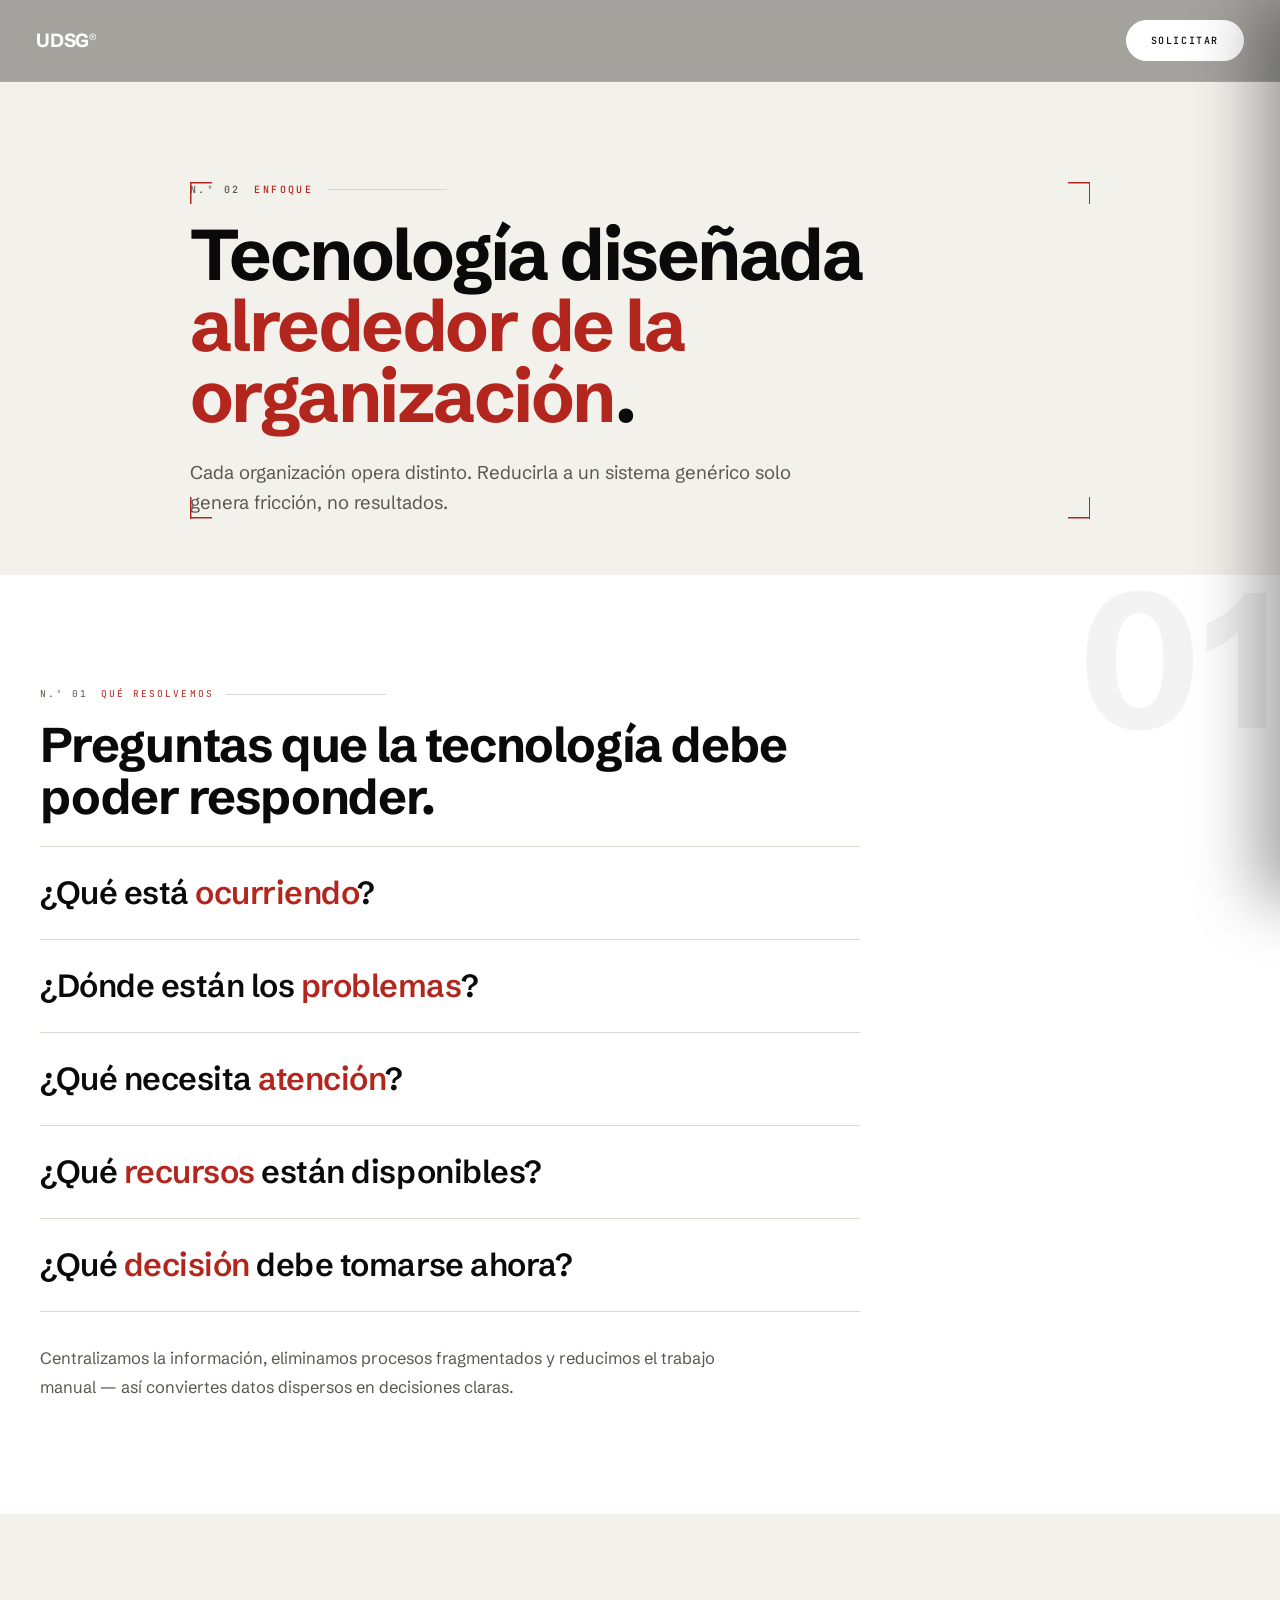
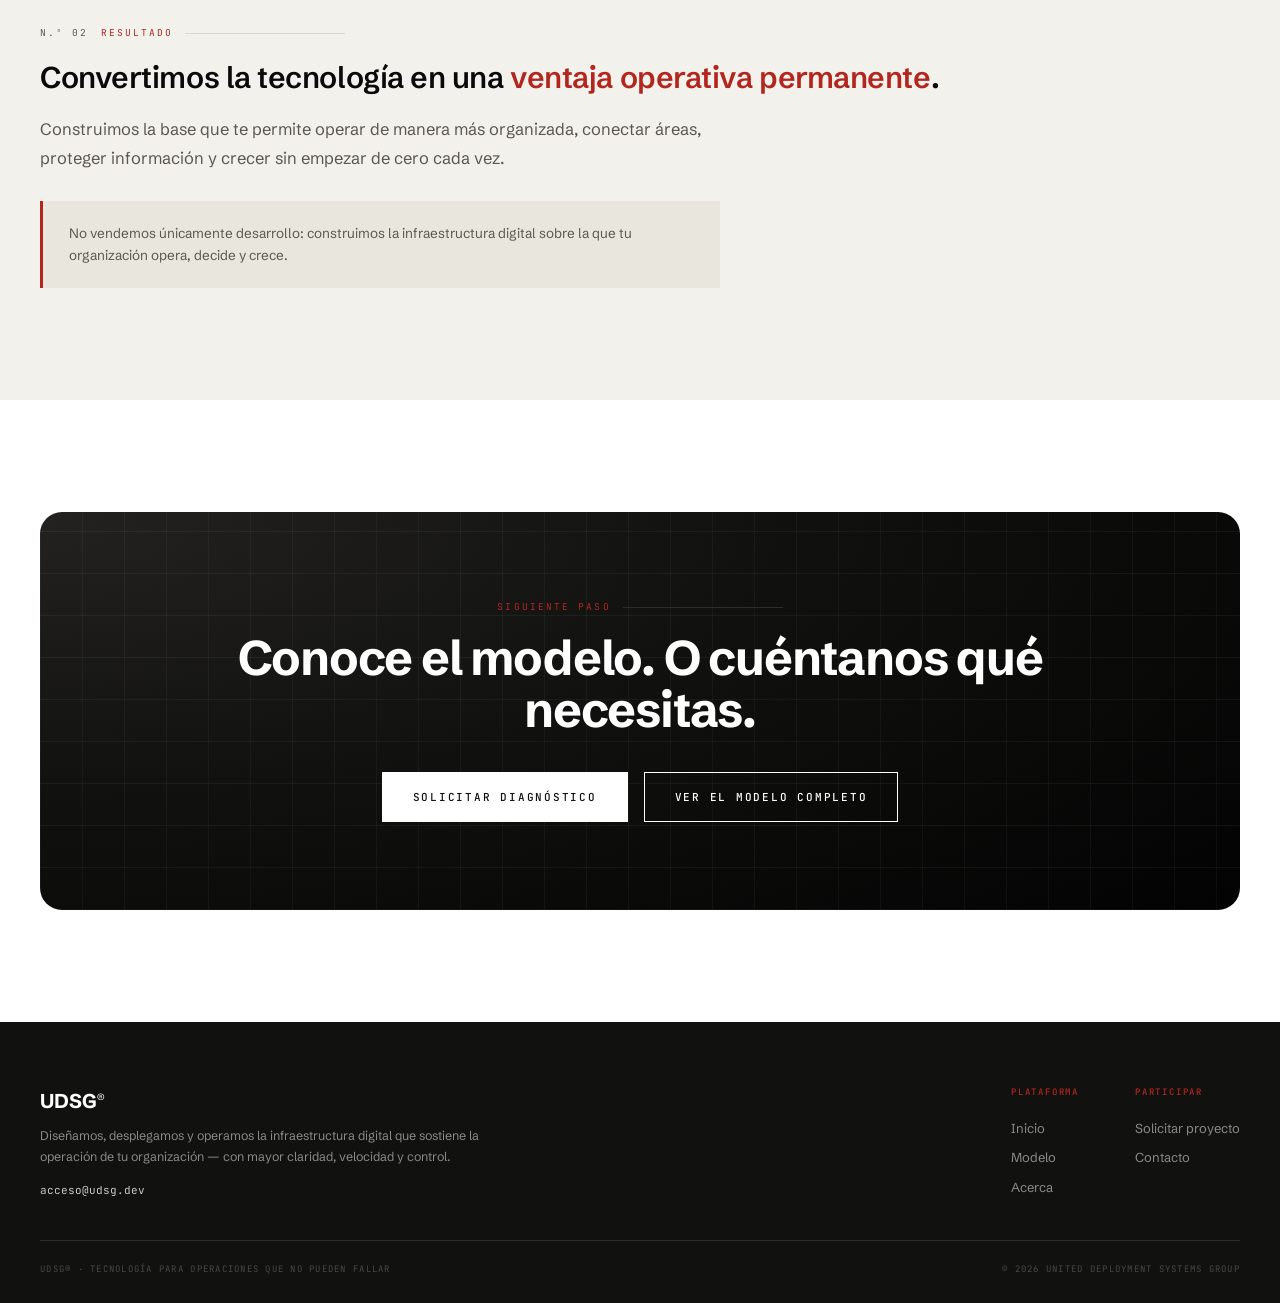
==== commit 00a31596: "Reemplazar la página /solicitar/ por un panel lateral que abre el botón Iniciar un proyecto" ====
--- a/acerca/index.html
+++ b/acerca/index.html
@@ -3,229 +3,146 @@
 <head>
 <meta charset="UTF-8">
 <meta name="viewport" content="width=device-width, initial-scale=1.0">
-<title>Acerca de — Nuxiens Systems</title>
-<meta name="description" content="Quiénes somos, por qué nace Nuxiens Systems y qué principios seguimos: independencia, transparencia, rigor técnico y sostenibilidad ética.">
+<title>Acerca — UDSG®</title>
+<meta name="description" content="Cada organización opera de manera distinta. UDSG construye la base tecnológica que permite operar de manera más organizada, conectar áreas, proteger información y desarrollar nuevas capacidades sin comenzar desde cero cada vez.">
 <meta property="og:type" content="website">
-<meta property="og:url" content="https://nuxiens.org/acerca/">
-<meta property="og:site_name" content="Nuxiens Systems">
-<meta property="og:title" content="Acerca de — Nuxiens Systems">
-<meta property="og:description" content="Quiénes somos, por qué nace Nuxiens Systems y qué principios seguimos: independencia, transparencia, rigor técnico y sostenibilidad ética.">
-<meta property="og:image" content="https://nuxiens.org/og-image.png">
-<meta property="og:image:width" content="1200">
-<meta property="og:image:height" content="675">
-<meta property="og:locale" content="es_ES">
-<meta name="twitter:card" content="summary_large_image">
-<meta name="twitter:title" content="Acerca de — Nuxiens Systems">
-<meta name="twitter:description" content="Quiénes somos, por qué nace Nuxiens Systems y qué principios seguimos: independencia, transparencia, rigor técnico y sostenibilidad ética.">
-<meta name="twitter:image" content="https://nuxiens.org/og-image.png">
-<link rel="icon" type="image/png" sizes="32x32" href="/favicon-32.png">
-<link rel="apple-touch-icon" sizes="180x180" href="/favicon-180.png">
-<meta http-equiv="Content-Security-Policy" content="default-src 'none'; style-src 'self' https://fonts.googleapis.com; font-src https://fonts.gstatic.com; img-src 'self'; connect-src 'none'; script-src 'none'; object-src 'none'; base-uri 'none'; form-action 'none'; upgrade-insecure-requests">
-<meta name="referrer" content="strict-origin-when-cross-origin">
+<meta property="og:url" content="https://udsg.dev/acerca/">
+<meta property="og:site_name" content="UDSG">
+<meta property="og:title" content="Acerca — UDSG®">
+<meta property="og:description" content="Tecnología diseñada alrededor de la organización, no al revés.">
+<link rel="icon" href="/favicon-32.png" sizes="32x32" type="image/png">
+<link rel="apple-touch-icon" href="/favicon-180.png">
 <link rel="preconnect" href="https://fonts.googleapis.com">
 <link rel="preconnect" href="https://fonts.gstatic.com" crossorigin>
-<link href="https://fonts.googleapis.com/css2?family=Saira+Condensed:wght@500;600;700&family=Public+Sans:wght@400;500;600;700&family=IBM+Plex+Mono:wght@400;500&display=swap" rel="stylesheet">
+<link href="https://fonts.googleapis.com/css2?family=Schibsted+Grotesk:wght@400;500;600;700&family=JetBrains+Mono:wght@400;500;700&display=swap" rel="stylesheet">
 <link rel="stylesheet" href="/style.css">
 </head>
 <body>
 
-<header>
-  <div class="header-inner">
-    <!-- Ícono Nuxiens Systems -->
-    <a href="/" aria-label="Ir al inicio">
-      <img class="seal" src="/icon.png" width="86" height="86" alt="Nuxiens Systems">
-    </a>
-    <div class="agency-id">
-      <div class="eyebrow">Infraestructura digital civil</div>
-      <h1>Nuxiens Systems</h1>
-      <div class="sub">Creamos cobertura digital donde no existe, la protegemos y damos el acceso.</div>
-    </div>
-    <a href="#menu-open" class="menu-btn">
-      <span class="menu-icon"><span></span><span></span><span></span></span>
-      <span class="menu-btn-text">Menú</span>
-    </a>
-  </div>
+<header class="site-header">
+  <a href="/" class="brand">UDSG<sup>®</sup></a>
+  <a href="#" class="header-cta js-open-request">Solicitar</a>
 </header>
 
-<!-- Panel de navegación tipo sidebar (se abre/cierra vía :target, sin JS) -->
-<div id="menu-open" class="menu-overlay" aria-label="Navegación principal">
-  <a href="/acerca/#acerca" class="menu-backdrop" aria-label="Cerrar menú"></a>
-  <nav class="menu-panel">
-    <a href="/acerca/#acerca" class="menu-close">Cerrar ×</a>
-    <div class="menu-overlay-inner">
-      <a href="/acerca/" class="menu-link" aria-current="page"><span class="menu-num">01</span>Acerca de</a>
-      <a href="/#mision" class="menu-link"><span class="menu-num">02</span>Misión</a>
-      <a href="/#vision" class="menu-link"><span class="menu-num">03</span>Visión</a>
-      <a href="/#programas" class="menu-link"><span class="menu-num">04</span>Programas</a>
-      <a href="/#consultoria" class="menu-link"><span class="menu-num">05</span>Consultoría</a>
-      <a href="/#operacion" class="menu-link"><span class="menu-num">06</span>Cómo operamos</a>
-      <a href="/#elegibilidad" class="menu-link"><span class="menu-num">07</span>Elegibilidad</a>
-      <a href="/#contacto" class="menu-link"><span class="menu-num">08</span>Contacto</a>
-    </div>
-  </nav>
-</div>
-
-<!-- HERO -->
-<section class="hero" id="acerca">
-  <div class="hero-network-wrap" aria-hidden="true">
-    <svg class="hero-network" viewBox="0 0 560 560">
-      <g class="hn-grid">
-        <circle cx="280" cy="280" r="200"/>
-        <ellipse cx="280" cy="280" rx="200" ry="70"/>
-        <ellipse cx="280" cy="280" rx="90" ry="200"/>
-        <ellipse cx="280" cy="280" rx="150" ry="200"/>
-        <line x1="80" y1="280" x2="480" y2="280"/>
-      </g>
-      <g class="hn-links">
-        <line x1="280" y1="280" x2="60" y2="130"/>
-        <line x1="280" y1="280" x2="520" y2="100"/>
-        <line x1="280" y1="280" x2="530" y2="410"/>
-        <line x1="280" y1="280" x2="80" y2="450"/>
-        <line x1="280" y1="280" x2="300" y2="540"/>
-      </g>
-      <g class="hn-nodes">
-        <circle cx="60" cy="130" r="4"/>
-        <circle cx="520" cy="100" r="4"/>
-        <circle cx="530" cy="410" r="4"/>
-        <circle cx="80" cy="450" r="4"/>
-        <circle cx="300" cy="540" r="4"/>
-      </g>
-    </svg>
-    <img class="hero-hub-seal" src="/icon.png" alt="">
-  </div>
-  <div class="hero-inner">
-    <h2>Acerca de<br><span class="hl">Nuxiens Systems</span>.</h2>
-    <p class="lede">
-      Quiénes somos, por qué existimos y qué reglas seguimos — sin letra pequeña.
-    </p>
-  </div>
-</section>
-
-<!-- ORIGEN -->
-<section id="origen">
-  <div class="section-inner">
-    <div class="file-ref">Doc. ABT-02</div>
-    <div class="section-head">
-      <div class="code">SECCIÓN 01 // ORIGEN</div>
-      <h3>Por qué nacimos</h3>
-    </div>
-    <div class="prose">
-      <p>Nuxiens Systems nació de una frustración muy concreta: ver una y otra vez a comunidades, colectivos y pequeñas organizaciones pagar tarifas desproporcionadas por servicios de seguridad e infraestructura digital que apenas entendían — o simplemente quedarse sin ellos porque no podían costearlos.</p>
-      <p>La industria de la ciberseguridad y la consultoría técnica opera, en muchos casos, bajo una lógica de explotación: contratos opacos, tarifas infladas para quien no tiene poder de negociación, y jerga técnica usada para generar dependencia en lugar de autonomía.</p>
-      <p>Existimos para demostrar que se puede operar de otra forma: con el mismo rigor técnico y la misma disciplina operativa que usan las empresas de tecnología más exigentes del mundo, pero puesta al servicio de quienes normalmente quedan fuera de ese nivel de atención.</p>
+<section class="hero" style="padding-bottom:56px">
+  <div class="hero-grid" style="grid-template-columns:1fr;padding-bottom:0;max-width:900px">
+    <div class="hero-copy frame">
+      <div class="eyebrow"><span class="idx">N.º 02</span> Enfoque</div>
+      <h1 style="max-width:none">Tecnología diseñada <span class="hl">alrededor de la organización</span>.</h1>
+      <p class="lede" style="max-width:640px">Cada organización opera distinto. Reducirla a un sistema genérico solo genera fricción, no resultados.</p>
     </div>
   </div>
 </section>
 
-<!-- MISIÓN -->
-<section class="ops" id="mision-detalle">
+<section class="section paper">
+  <div class="big-num">01</div>
   <div class="section-inner">
-    <div class="file-ref">Doc. ABT-03</div>
-    <div class="section-head">
-      <div class="code">SECCIÓN 02 // MISIÓN</div>
-      <h3>Democratizar el acceso a infraestructura digital segura</h3>
+    <div class="section-eyebrow reveal"><span class="idx">N.º 01</span> Qué resolvemos</div>
+    <h2 class="reveal">Preguntas que la tecnología debe poder responder.</h2>
+    <div class="question-list reveal">
+      <div class="q">¿Qué está <b>ocurriendo</b>?</div>
+      <div class="q">¿Dónde están los <b>problemas</b>?</div>
+      <div class="q">¿Qué necesita <b>atención</b>?</div>
+      <div class="q">¿Qué <b>recursos</b> están disponibles?</div>
+      <div class="q">¿Qué <b>decisión</b> debe tomarse ahora?</div>
     </div>
-    <div class="prose">
-      <p>Construimos, protegemos y mantenemos sistemas para personas, comunidades y organizaciones civiles sin fines de lucro que hoy no pueden pagar lo que cuesta un proveedor comercial — sin letra pequeña, sin condiciones ocultas, sin cobrar de más a quien menos tiene.</p>
-      <p>Donde el mercado decide que no hay negocio, nosotros decidimos que sí hay misión.</p>
+    <p class="lede reveal" style="margin-top:32px">Centralizamos la información, eliminamos procesos fragmentados y reducimos el trabajo manual — así conviertes datos dispersos en decisiones claras.</p>
+  </div>
+</section>
+
+<section class="section dim">
+  <div class="section-inner reveal">
+    <div class="section-eyebrow"><span class="idx">N.º 02</span> Resultado</div>
+    <p class="big">Convertimos la tecnología en una <span class="hl">ventaja operativa permanente</span>.</p>
+    <p class="lede" style="margin-top:18px">Construimos la base que te permite operar de manera más organizada, conectar áreas, proteger información y crecer sin empezar de cero cada vez.</p>
+    <div class="note">
+      <p>No vendemos únicamente desarrollo: construimos la infraestructura digital sobre la que tu organización opera, decide y crece.</p>
     </div>
   </div>
 </section>
 
-<!-- VISIÓN -->
-<section id="vision-detalle">
-  <div class="section-inner">
-    <div class="file-ref">Doc. ABT-04</div>
-    <div class="section-head">
-      <div class="code">SECCIÓN 03 // VISIÓN</div>
-      <h3>Un estándar garantizado, no un lujo</h3>
-    </div>
-    <div class="prose">
-      <p>Visualizamos un estándar mínimo de protección digital garantizado para cualquier persona u organización civil, sin importar su capacidad de pago.</p>
-      <p>Un mundo donde ninguna comunidad tenga que elegir entre operar sin protección o entregar el control de sus sistemas a cambio de tarifas que no puede sostener. La seguridad digital de calidad no debería ser un privilegio — debería ser una infraestructura básica, como el agua o la electricidad.</p>
+<section class="section paper">
+  <div class="section-inner reveal">
+    <div class="cta-panel">
+      <div class="section-eyebrow">Siguiente paso</div>
+      <h2>Conoce el modelo. O cuéntanos qué necesitas.</h2>
+      <div class="hero-actions" style="justify-content:center;margin-top:36px">
+        <a class="btn solid on-dark js-open-request" href="#">Solicitar diagnóstico</a>
+        <a class="btn on-dark" href="/modelo/">Ver el modelo completo</a>
+      </div>
     </div>
   </div>
 </section>
 
-<!-- VALORES -->
-<section id="valores">
-  <div class="section-inner">
-    <div class="file-ref">Doc. ABT-05</div>
-    <div class="section-head">
-      <div class="code">SECCIÓN 04 // PRINCIPIOS OPERATIVOS</div>
-      <h3>Cómo tomamos decisiones</h3>
-      <p>Cuatro reglas que no negociamos, sin importar el caso.</p>
+<footer class="site-footer">
+  <div class="footer-inner">
+    <div class="footer-id">
+      <div class="brand">UDSG<sup>®</sup></div>
+      <p>Diseñamos, desplegamos y operamos la infraestructura digital que sostiene la operación de tu organización — con mayor claridad, velocidad y control.</p>
+      <p class="mail"><a href="mailto:acceso@udsg.dev">acceso@udsg.dev</a></p>
     </div>
-    <div class="grid-2">
-      <article class="card">
-        <div class="prog-code">V1 · Independencia</div>
-        <h4>Sin comisiones de por medio</h4>
-        <p>No dependemos de ningún proveedor ni recibimos comisión por recomendar herramientas o plataformas. Nuestro único criterio es lo que le conviene a quien atendemos.</p>
-      </article>
-      <article class="card">
-        <div class="prog-code">V2 · Transparencia</div>
-        <h4>Nada de jerga para generar dependencia</h4>
-        <p>Cada caso, cada auditoría y cada recomendación se documenta y se explica en lenguaje claro, para que el beneficiario entienda y controle su propio sistema.</p>
-      </article>
-      <article class="card">
-        <div class="prog-code">V3 · Rigor técnico</div>
-        <h4>El mismo estándar, pague o no pague</h4>
-        <p>Aplicamos los mismos estándares operativos que exigiríamos a cualquier infraestructura crítica, sin importar si el beneficiario paga o no por el servicio.</p>
-      </article>
-      <article class="card">
-        <div class="prog-code">V4 · Sostenibilidad ética</div>
-        <h4>La consultoría paga financia lo gratuito</h4>
-        <p>Financiamos la ayuda gratuita con consultoría de pago a quien sí puede costearla — nunca al revés. Nadie sin recursos subsidia a quien sí tiene.</p>
-      </article>
-    </div>
-  </div>
-</section>
-
-<!-- PARTICIPA -->
-<section class="ops" id="participa">
-  <div class="section-inner">
-    <div class="file-ref">Doc. ABT-06</div>
-    <div class="section-head">
-      <div class="code">SECCIÓN 05 // SIGUIENTE PASO</div>
-      <h3>Sé parte de la misión</h3>
-      <p>Ya sea que necesites ayuda, quieras contratar consultoría, o busques sumarte como voluntario.</p>
-    </div>
-    <div class="hero-actions">
-      <a class="btn btn-primary" href="/#elegibilidad">Solicitar asistencia</a>
-      <a class="btn btn-ghost" href="/#consultoria">Consultoría para empresas</a>
-      <a class="btn btn-ghost" href="/#contacto">Contacto</a>
-    </div>
-  </div>
-</section>
-
-<footer>
-  <div class="footer-inner">
-    <div class="f-id">
-      <a href="/" aria-label="Ir al inicio"><img src="/icon.png" alt="" width="44" height="44"></a>
-      <h6>Nuxiens Systems</h6>
-      <p>Nuxiens Systems es una fundación civil sin fines de lucro que crea, protege y transfiere infraestructura digital segura para personas, comunidades y organizaciones civiles que hoy no pueden acceder a ella en el mercado comercial. Financiamos nuestros programas gratuitos con consultoría profesional de pago para empresas que sí pueden costearla — nunca al revés.</p>
-      <p class="f-contact"><a href="mailto:contacto@nuxiens.org">contacto@nuxiens.org</a></p>
-    </div>
-    <div class="f-links">
+    <div class="footer-links">
       <div>
-        <h6>Nuxiens</h6>
-        <a href="/acerca/">Acerca de</a>
-        <a href="/#mision">Misión</a>
-        <a href="/#vision">Visión</a>
-        <a href="/#programas">Programas</a>
-        <a href="/#operacion">Protocolo</a>
+        <h6>Plataforma</h6>
+        <a href="/">Inicio</a>
+        <a href="/modelo/">Modelo</a>
+        <a href="/acerca/">Acerca</a>
       </div>
       <div>
-        <h6>Participa</h6>
-        <a href="/#elegibilidad">Solicitar asistencia</a>
-        <a href="/#consultoria">Consultoría</a>
-        <a href="/#contacto">Voluntariado</a>
-        <a href="/#contacto">Donaciones</a>
+        <h6>Participar</h6>
+        <a href="#" class="js-open-request">Solicitar proyecto</a>
+        <a href="mailto:acceso@udsg.dev">Contacto</a>
       </div>
     </div>
   </div>
-  <div class="f-bottom">ACCESO PÚBLICO // MISIÓN CIVIL — © 2026 Nuxiens Systems</div>
+  <div class="footer-bottom">
+    <span>UDSG® · Tecnología para operaciones que no pueden fallar</span>
+    <span>© 2026 United Deployment Systems Group</span>
+  </div>
 </footer>
 
+<div class="req-overlay" id="reqOverlay"></div>
+<aside class="req-drawer" id="reqDrawer" aria-hidden="true">
+  <div class="req-drawer-head">
+    <div>
+      <div class="req-eyebrow">Formulario 14 · Inicio de proyecto</div>
+      <h3>Cuéntanos cómo opera tu organización</h3>
+    </div>
+    <button class="req-close" id="reqClose" aria-label="Cerrar" type="button">✕</button>
+  </div>
+  <div class="req-drawer-body">
+    <p class="req-lede">Con esa información diseñamos la primera propuesta de intervención tecnológica. Te contactaremos para agendar una conversación.</p>
+    <div class="req-field"><label>Nombre / Organización <em>*</em></label><input type="text" id="fOrg" placeholder="—" autocomplete="name"></div>
+    <div class="req-field"><label>Correo de contacto <em>*</em></label><input type="email" id="fMail" placeholder="—" autocomplete="email"></div>
+    <div class="req-field"><label>Tipo de necesidad</label>
+      <select id="fTipo">
+        <option>Plataforma o sistema interno</option>
+        <option>Automatización de procesos</option>
+        <option>Sitio, portal o aplicación</option>
+        <option>Infraestructura y hosting</option>
+        <option>Soporte y mantenimiento continuo</option>
+        <option>No estoy seguro</option>
+      </select>
+    </div>
+    <div class="req-field"><label>Urgencia</label>
+      <select id="fUrg">
+        <option>Sin fecha definida</option>
+        <option>Este mes</option>
+        <option>1–2 meses</option>
+        <option>3+ meses</option>
+      </select>
+    </div>
+    <div class="req-field">
+      <label>Descripción de la necesidad <em>*</em> <span class="req-count" id="reqCount">0 / 400</span></label>
+      <textarea id="fDesc" rows="5" maxlength="400" placeholder="Cómo opera tu organización hoy, qué necesita y qué te gustaría lograr."></textarea>
+    </div>
+    <button class="req-submit" id="reqSend" type="button">Enviar solicitud</button>
+    <div class="req-msg" id="reqMsg"></div>
+    <div class="req-note">Campos marcados con * obligatorios · Te contactaremos para agendar una conversación</div>
+  </div>
+</aside>
+
+<script src="/nav.js"></script>
+<script src="/request-drawer.js"></script>
 </body>
 </html>
--- a/style.css
+++ b/style.css
@@ -1,415 +1,273 @@
 :root{
-  --void:#050708;
-  --void-2:#0A0E13;
-  --panel:#0D1319;
-  --line:#1B232C;
-  --line-soft:#222D38;
-  --steel:#7C8CA0;
-  --steel-dim:#4F5D70;
-  --ink:#0E1520;
-  --paper:#F3F5F7;
-  --paper-2:#E4E8EC;
-  --cyan:#4FD8EA;
-  --cyan-dim:#2B93A3;
-  --violet:#8B7CF6;
-  --violet-dim:#6E5CD6;
-  --white:#FFFFFF;
-}
-*{margin:0;padding:0;box-sizing:border-box;}
-html{scroll-behavior:smooth;}
-body{
-  font-family:'Public Sans',system-ui,sans-serif;
+  --ink:#0A0A0A;
+  --ink-lo:#5B5850;
+  --paper:#FFFFFF;
+  --paper-dim:#F2F1EC;
+  --paper-2:#E8E6DD;
+  --rule:#DAD7CC;
+  --dark:#111110;
+  --dark-2:#1B1A18;
+  --dark-line:#2E2C28;
+  --red:#B3261E;
+  --red-tint:#FBEAE9;
+  --green:#2E6B45;
+  --mono:'JetBrains Mono',monospace;
+  --sans:'Schibsted Grotesk',sans-serif;
+}
+*{margin:0;padding:0;box-sizing:border-box}
+html{scroll-behavior:smooth}
+body{font-family:var(--sans);color:var(--ink);background:var(--paper);-webkit-font-smoothing:antialiased;line-height:1.5}
+a{color:inherit;text-decoration:none}
+button{font:inherit;cursor:pointer}
+img,svg{max-width:100%;display:block}
+::selection{background:var(--ink);color:var(--paper)}
+:focus-visible{outline:2px solid var(--red);outline-offset:2px}
+
+/* ============ HEADER (chip cristalino, flotante sobre el contenido) ============ */
+:root{--header-h:82px}
+body{padding-top:0}
+.site-header{position:fixed;top:0;left:0;right:0;z-index:100;height:var(--header-h);background:rgba(10,10,9,.34);backdrop-filter:blur(18px) saturate(1.5);-webkit-backdrop-filter:blur(18px) saturate(1.5);border-bottom:1px solid rgba(255,255,255,.10);display:flex;align-items:center;justify-content:space-between;padding:0 36px}
+.site-header .brand{font-weight:700;font-size:19px;color:#fff;letter-spacing:-.01em}
+.site-header .brand sup{font-size:9px;font-weight:400}
+.header-cta{font-family:var(--mono);font-size:10px;font-weight:500;letter-spacing:.16em;text-transform:uppercase;padding:12px 24px;background:#fff;color:var(--ink);border:1.5px solid #fff;transition:.15s;border-radius:999px}
+.header-cta:hover{background:transparent;color:#fff}
+@media(max-width:640px){.site-header{padding:0 20px;height:64px}.header-cta{padding:9px 16px;font-size:9px}}
+
+/* ============ MARCO TÉCNICO (esquinas tipo mira) ============ */
+.frame{position:relative}
+.frame::before{
+  content:"";position:absolute;inset:0;pointer-events:none;z-index:2;
   background:
-    radial-gradient(rgba(15,25,35,.05) 1px, transparent 1.4px) 0 0/22px 22px,
-    var(--paper);
-  color:var(--ink);
-  line-height:1.6;
-}
-::selection{background:var(--cyan);color:var(--void);}
-
-/* ============ HEADER ============ */
-header{
-  background:var(--void);
-  border-bottom:1px solid var(--line);
-}
-.header-inner{
-  max-width:1180px;margin:0 auto;
-  display:flex;align-items:center;gap:20px;
-  padding:18px 24px;
-}
-.seal{flex-shrink:0;}
-.agency-id{min-width:0;}
-.agency-id .eyebrow{
-  font-family:'IBM Plex Mono',monospace;
-  font-size:0.66rem;letter-spacing:0.2em;
-  color:var(--cyan);text-transform:uppercase;
-}
-.agency-id h1{
-  font-family:'Saira Condensed',sans-serif;
-  font-weight:700;font-size:1.9rem;line-height:1.05;
-  color:var(--white);letter-spacing:0.01em;
-}
-.agency-id .sub{
-  font-size:0.8rem;color:var(--steel);
-  letter-spacing:0.02em;
-}
-/* ============ MENÚ (:target, sin JS) ============ */
-.menu-btn{
-  margin-left:auto;flex-shrink:0;cursor:pointer;
-  display:flex;align-items:center;gap:12px;
-  font-family:'IBM Plex Mono',monospace;
-  font-size:0.72rem;letter-spacing:0.14em;text-transform:uppercase;
-  color:var(--steel);text-decoration:none;
-}
-.menu-icon{display:flex;flex-direction:column;gap:5px;width:24px;}
-.menu-icon span{
-  display:block;height:2px;background:var(--cyan);
-}
-.menu-btn:hover,.menu-btn:focus-visible{color:var(--cyan);outline:none;}
-
-.menu-overlay{
-  position:fixed;inset:0;z-index:200;
-  visibility:hidden;
-  transition:visibility 0s linear .34s;
-}
-.menu-overlay:target{visibility:visible;transition-delay:0s;}
-.menu-backdrop{
-  position:absolute;inset:0;display:block;
-  background:rgba(5,7,8,.72);
-  opacity:0;
-  transition:opacity .34s ease;
-}
-.menu-overlay:target .menu-backdrop{opacity:1;}
-.menu-panel{
-  position:absolute;top:0;right:0;bottom:0;
-  width:min(440px,88vw);
-  background:var(--void);
-  border-left:1px solid var(--line);
-  box-shadow:-24px 0 60px rgba(0,0,0,.45);
-  overflow-y:auto;
-  transform:translateX(100%);
-  transition:transform .34s cubic-bezier(.16,1,.3,1);
-}
-.menu-overlay:target .menu-panel{transform:translateX(0);}
-.menu-close{
-  position:absolute;top:24px;right:24px;
-  font-family:'IBM Plex Mono',monospace;
-  font-size:0.72rem;letter-spacing:0.14em;text-transform:uppercase;
-  color:var(--steel);text-decoration:none;
-}
-.menu-close:hover{color:var(--cyan);}
-.menu-overlay-inner{
-  padding:100px 32px 60px;
-}
-.menu-link{
-  display:flex;align-items:baseline;gap:16px;
-  padding:18px 0;border-bottom:1px solid var(--line);
-  font-family:'Saira Condensed',sans-serif;
-  font-size:1.7rem;font-weight:700;
-  letter-spacing:.005em;
-  color:var(--white);text-decoration:none;
-  transition:color .15s,padding-left .15s;
-}
-.menu-link:first-child{border-top:1px solid var(--line);}
-.menu-link:hover,.menu-link:focus-visible{color:var(--cyan);padding-left:14px;outline:none;}
-.menu-link[aria-current="page"]{color:var(--cyan);}
-.menu-num{
-  font-family:'IBM Plex Mono',monospace;
-  font-size:.85rem;font-weight:400;
-  color:var(--violet);
-}
+    linear-gradient(var(--red),var(--red)) top left/22px 1.5px no-repeat,
+    linear-gradient(var(--red),var(--red)) top left/1.5px 22px no-repeat,
+    linear-gradient(var(--red),var(--red)) top right/22px 1.5px no-repeat,
+    linear-gradient(var(--red),var(--red)) top right/1.5px 22px no-repeat,
+    linear-gradient(var(--red),var(--red)) bottom left/22px 1.5px no-repeat,
+    linear-gradient(var(--red),var(--red)) bottom left/1.5px 22px no-repeat,
+    linear-gradient(var(--red),var(--red)) bottom right/22px 1.5px no-repeat,
+    linear-gradient(var(--red),var(--red)) bottom right/1.5px 22px no-repeat;
+}
+
+/* ============ REVELADO AL HACER SCROLL ============ */
+.reveal{transition:opacity .7s cubic-bezier(.16,1,.3,1),transform .7s cubic-bezier(.16,1,.3,1)}
+html.js-reveal .reveal{opacity:0;transform:translateY(22px)}
+html.js-reveal .reveal.in{opacity:1;transform:none}
+.reveal-1{transition-delay:.08s}
+.reveal-2{transition-delay:.16s}
+.reveal-3{transition-delay:.24s}
+@media (prefers-reduced-motion:reduce){html.js-reveal .reveal{opacity:1;transform:none;transition:none}}
+
+/* ============ NUMERAL GIGANTE DECORATIVO ============ */
+.big-num{position:absolute;top:-.06em;right:0;font-family:var(--sans);font-weight:700;font-size:clamp(120px,15vw,240px);color:var(--ink);opacity:.045;line-height:1;pointer-events:none;user-select:none;z-index:0}
+@media(max-width:760px){.big-num{display:none}}
 
 /* ============ HERO ============ */
-.hero{
+.hero{background:var(--paper-dim);padding:calc(var(--header-h) + 44px) 32px 0;overflow:hidden}
+.hero-grid{max-width:1280px;margin:0 auto;display:grid;grid-template-columns:1.15fr 1fr;gap:64px;align-items:center;padding:56px 0 80px}
+.hero-copy{position:relative;z-index:1}
+.eyebrow{font-family:var(--mono);font-size:10px;letter-spacing:.24em;text-transform:uppercase;color:var(--red);font-weight:500;margin-bottom:22px;display:flex;align-items:center;gap:14px}
+.eyebrow .idx{color:var(--ink-lo)}
+.eyebrow::after{content:"";flex:1;height:1px;background:var(--rule);max-width:120px}
+.hero h1{font-size:clamp(38px,5.6vw,78px);font-weight:700;line-height:.99;letter-spacing:-.035em;color:var(--ink);max-width:760px}
+.hero h1 .hl{color:var(--red)}
+.hero .lede{font-size:clamp(15px,1.5vw,18.5px);color:var(--ink-lo);max-width:560px;margin-top:26px;line-height:1.65}
+.hero-actions{display:flex;gap:16px;flex-wrap:wrap;margin-top:40px}
+.btn{font-family:var(--mono);font-size:11px;font-weight:500;letter-spacing:.16em;text-transform:uppercase;padding:16px 30px;border:1.5px solid var(--ink);color:var(--ink);transition:.15s;display:inline-block;background:none}
+.btn.solid{background:var(--ink);color:#fff}
+.btn.solid:hover{background:transparent;color:var(--ink)}
+.btn:not(.solid):hover{background:var(--ink);color:#fff}
+.btn.on-dark{border-color:#fff;color:#fff}
+.btn.on-dark.solid{background:#fff;color:var(--dark)}
+.btn.on-dark.solid:hover{background:transparent;color:#fff}
+.btn.on-dark:not(.solid):hover{background:#fff;color:var(--dark)}
+
+/* ============ HERO DE PORTADA: video a todo el ancho, en carrusel ============ */
+.hero-full{position:relative;min-height:100vh;min-height:100svh;display:flex;align-items:center;justify-content:center;overflow:hidden;padding:0;background:var(--dark)}
+.hero-mosaic{position:absolute;inset:0}
+.hero-mosaic .deck-video{position:absolute;inset:0;width:100%;height:100%;object-fit:cover;display:block;opacity:0;transform:scale(1.04);transition:opacity 1.6s ease,transform 7s linear;filter:contrast(1.15) saturate(.78) brightness(.87)}
+.hero-mosaic .deck-video.is-active{opacity:1;transform:scale(1)}
+.hero-scrim{position:absolute;inset:0;z-index:1;background:linear-gradient(180deg,rgba(5,8,12,.62) 0%,rgba(6,9,10,.3) 38%,rgba(5,7,9,.52) 72%,rgba(4,6,8,.88) 100%)}
+
+/* ============ HUD: marco técnico y lecturas en vivo sobre el hero ============ */
+.hud-frame{position:absolute;top:calc(var(--header-h) + 26px);left:26px;right:26px;bottom:26px;z-index:2;pointer-events:none}
+.hud-frame::before{
+  content:"";position:absolute;inset:0;
   background:
-    radial-gradient(ellipse 55% 55% at 82% 20%,rgba(79,216,234,.12),transparent 60%),
-    radial-gradient(ellipse 50% 50% at 60% 85%,rgba(139,124,246,.10),transparent 60%),
-    repeating-linear-gradient(0deg,rgba(79,216,234,.05) 0 1px,transparent 1px 46px),
-    repeating-linear-gradient(90deg,rgba(79,216,234,.05) 0 1px,transparent 1px 46px),
-    linear-gradient(180deg,var(--void) 0%,var(--void-2) 100%);
-  color:var(--white);
-  padding:76px 24px 84px;
-  position:relative;overflow:hidden;
-}
-.hero-network-wrap{
-  position:absolute;top:50%;right:-40px;
-  transform:translateY(-50%);
-  width:520px;height:520px;z-index:0;pointer-events:none;
-}
-.hero-network{width:100%;height:100%;display:block;}
-.hn-grid{fill:none;stroke:var(--cyan);stroke-width:1;opacity:.28;}
-.hn-links line{
-  stroke:var(--cyan);stroke-width:1;opacity:.2;
-  animation:hnPulse 3.2s ease-in-out infinite;
-}
-.hn-links line:nth-child(2){animation-delay:.5s;stroke:var(--violet);}
-.hn-links line:nth-child(3){animation-delay:1s;}
-.hn-links line:nth-child(4){animation-delay:1.5s;stroke:var(--violet);}
-.hn-links line:nth-child(5){animation-delay:2s;}
-.hn-nodes circle{fill:var(--cyan);}
-.hn-nodes circle:nth-child(2),.hn-nodes circle:nth-child(4){fill:var(--violet);}
-.hero-hub-seal{
-  position:absolute;top:50%;left:50%;
-  transform:translate(-50%,-50%);
-  width:150px;height:150px;opacity:.85;
-}
-@keyframes hnPulse{0%,100%{opacity:.15;}50%{opacity:.6;}}
-.hero-inner{max-width:1180px;margin:0 auto;position:relative;z-index:1;}
-.hero h2{
-  font-family:'Saira Condensed',sans-serif;
-  font-weight:700;
-  font-size:clamp(2.4rem,5.5vw,4.2rem);
-  line-height:1.04;
-  letter-spacing:0.005em;
-  max-width:820px;
-}
-.hero h2 .hl{color:var(--cyan);}
-.hero p.lede{
-  max-width:640px;margin-top:20px;
-  font-size:1.08rem;color:var(--steel);
-}
-.hero-actions{margin-top:34px;display:flex;gap:14px;flex-wrap:wrap;}
-.btn{
-  font-family:'Saira Condensed',sans-serif;
-  font-weight:600;font-size:1rem;
-  letter-spacing:0.03em;
-  text-decoration:none;
-  padding:13px 28px;
-  border-radius:7px;
-  display:inline-block;
-  transition:transform .12s,background .15s,color .15s,border-color .15s;
-}
-.btn:active{transform:translateY(1px);}
-.btn-primary{
-  background:var(--cyan);color:var(--void);
-}
-.btn-primary:hover{background:#7EE5F2;}
-.btn-ghost{border:1.5px solid var(--line-soft);color:var(--steel);}
-.btn-ghost:hover{border-color:var(--cyan);color:var(--cyan);}
+    linear-gradient(rgba(255,255,255,.4),rgba(255,255,255,.4)) top left/26px 1.5px no-repeat,
+    linear-gradient(rgba(255,255,255,.4),rgba(255,255,255,.4)) top left/1.5px 26px no-repeat,
+    linear-gradient(rgba(255,255,255,.4),rgba(255,255,255,.4)) top right/26px 1.5px no-repeat,
+    linear-gradient(rgba(255,255,255,.4),rgba(255,255,255,.4)) top right/1.5px 26px no-repeat,
+    linear-gradient(rgba(255,255,255,.4),rgba(255,255,255,.4)) bottom left/26px 1.5px no-repeat,
+    linear-gradient(rgba(255,255,255,.4),rgba(255,255,255,.4)) bottom left/1.5px 26px no-repeat,
+    linear-gradient(rgba(255,255,255,.4),rgba(255,255,255,.4)) bottom right/26px 1.5px no-repeat,
+    linear-gradient(rgba(255,255,255,.4),rgba(255,255,255,.4)) bottom right/1.5px 26px no-repeat;
+}
+.hud-tag{position:absolute;font-family:var(--mono);font-size:9.5px;letter-spacing:.18em;text-transform:uppercase;color:rgba(255,255,255,.62);display:flex;align-items:center;gap:8px;white-space:nowrap}
+.hud-tag .dot{width:5px;height:5px;border-radius:50%;background:#5FBF7A;flex:none;box-shadow:0 0 6px #5FBF7A;animation:hud-pulse 1.8s ease-in-out infinite}
+@keyframes hud-pulse{0%,100%{opacity:1}50%{opacity:.3}}
+.hud-tl{top:14px;left:14px}
+.hud-tr{top:14px;right:14px}
+.hud-bl{bottom:14px;left:14px}
+.hud-br{bottom:14px;right:14px}
+@media(max-width:640px){
+  .hud-frame{top:calc(var(--header-h) + 14px);left:14px;right:14px;bottom:14px}
+  .hud-tr,.hud-tl{font-size:8.5px}
+  .hud-tl{max-width:52vw}
+}
+.hero-overlay{position:relative;z-index:2;max-width:920px;margin:0 auto;padding:calc(var(--header-h) + 40px) 32px 64px;text-align:center;color:#fff}
+.hero-overlay .eyebrow{justify-content:center;color:#fff}
+.hero-overlay .eyebrow .idx{color:rgba(255,255,255,.6)}
+.hero-overlay .eyebrow::after{background:rgba(255,255,255,.25)}
+.hero-overlay h1{max-width:none;color:#fff}
+.hero-overlay .lede{max-width:640px;margin-left:auto;margin-right:auto;color:rgba(255,255,255,.82)}
+.hero-overlay .hero-actions{justify-content:center}
+.hero-dots{position:absolute;z-index:2;bottom:28px;left:50%;transform:translateX(-50%);display:flex;gap:8px}
+.hero-dots span{width:22px;height:3px;background:rgba(255,255,255,.3);transition:background .3s}
+.hero-dots span.is-active{background:#fff}
+@media(max-width:640px){.hero-dots{bottom:18px}}
+
+/* ============ MANIFIESTO (declaración de peso tras el hero) ============ */
+.manifesto{font-size:clamp(23px,3.3vw,42px);font-weight:700;letter-spacing:-.02em;line-height:1.2;max-width:960px;margin:0 auto;color:var(--ink);text-align:center}
+.manifesto .hl{color:var(--red)}
+
+/* ============ PIPELINE: proceso en pasos conectados ============ */
+.pipeline{margin-top:52px;position:relative}
+.pipeline-grid{display:grid;grid-template-columns:repeat(4,1fr);gap:20px;position:relative}
+.pipeline-grid::before{content:"";position:absolute;top:17px;left:0;right:0;height:1px;background:var(--rule)}
+.pipeline-step{position:relative;padding-top:48px}
+.pipeline-step .num{position:absolute;top:0;left:0;width:34px;height:34px;border-radius:50%;background:var(--paper);border:1.5px solid var(--ink);display:flex;align-items:center;justify-content:center;font-family:var(--mono);font-size:11px;font-weight:600;color:var(--ink);z-index:1}
+.pipeline-step h3{font-size:16.5px;font-weight:700;margin-bottom:8px;letter-spacing:-.01em}
+.pipeline-step p{font-size:13px;line-height:1.6;color:var(--ink-lo)}
+@media(max-width:760px){
+  .pipeline-grid{grid-template-columns:1fr;gap:32px}
+  .pipeline-grid::before{display:none}
+}
 
 /* ============ SECCIONES ============ */
-section{padding:72px 24px;}
-.section-inner{max-width:1180px;margin:0 auto;position:relative;}
-.section-head{margin-bottom:42px;max-width:720px;}
-.section-head.compact{margin-bottom:18px;}
-.section-head .code{
-  font-family:'IBM Plex Mono',monospace;
-  font-size:0.72rem;letter-spacing:0.2em;
-  color:var(--cyan-dim);text-transform:uppercase;
-}
-.section-head h3{
-  font-family:'Saira Condensed',sans-serif;
-  font-weight:700;font-size:2.2rem;
-  line-height:1.15;
-  color:var(--ink);
-  margin-top:6px;
-}
-.section-head h3::after{
-  content:"";display:block;width:56px;height:3px;
-  background:linear-gradient(90deg,var(--cyan),var(--violet));
-  margin-top:14px;border-radius:2px;
-}
-.section-head p{margin-top:16px;color:#3D4C5C;}
-
-/* Texto corrido (párrafos largos) */
-.prose{max-width:760px;}
-.prose p{font-size:1.02rem;color:#3D4C5C;margin-bottom:18px;}
-.prose p:last-child{margin-bottom:0;}
-.ops .prose p{color:var(--steel);}
-
-/* ============ ETIQUETA DE REFERENCIA ============ */
-.file-ref{
-  position:absolute;top:0;right:24px;
-  font-family:'IBM Plex Mono',monospace;
-  font-size:.62rem;letter-spacing:.12em;
-  color:var(--steel-dim);text-transform:uppercase;
-  border:1px solid var(--paper-2);
-  padding:4px 10px;
-}
-.ops .file-ref{color:var(--cyan-dim);border-color:var(--line);}
-@media (max-width:900px){.file-ref{display:none;}}
-
-/* Tarjetas */
-.grid-3{display:grid;grid-template-columns:repeat(3,1fr);gap:1px;background:var(--paper-2);}
-.grid-2{display:grid;grid-template-columns:repeat(2,1fr);gap:1px;background:var(--paper-2);}
-.card{
-  background:var(--white);
-  border-left:2px solid var(--paper-2);
-  padding:30px 28px;
-  transition:border-left-color .2s,background .2s;
-}
-.card:hover{border-left-color:var(--cyan-dim);background:#FAFEFF;}
-.card .prog-code{
-  font-family:'IBM Plex Mono',monospace;
-  font-size:0.66rem;letter-spacing:.14em;
-  color:var(--violet-dim);text-transform:uppercase;
-}
-.card h4{
-  font-family:'Saira Condensed',sans-serif;
-  font-weight:600;font-size:1.35rem;
-  color:var(--ink);
-  margin:10px 0 10px;line-height:1.2;
-}
-.card p{font-size:0.94rem;color:#3D4C5C;}
-
-/* Cómo operamos */
-.ops{background:var(--void);color:var(--steel);}
-.ops .section-head h3{color:var(--white);}
-.ops .section-head .code{color:var(--cyan);}
-.ops .section-head p{color:var(--steel);}
-.steps{display:grid;grid-template-columns:repeat(4,1fr);gap:1px;background:var(--line);}
-.step{background:var(--panel);padding:26px 24px;position:relative;}
-.step::after{
-  content:"→";position:absolute;top:24px;right:-11px;
-  color:var(--cyan-dim);font-family:'IBM Plex Mono',monospace;
-  font-size:.9rem;z-index:2;
-}
-.step:last-child::after{content:none;}
-.step .n{
-  font-family:'IBM Plex Mono',monospace;
-  color:var(--cyan);font-size:0.76rem;letter-spacing:0.14em;
-}
-.step h5{
-  font-family:'Saira Condensed',sans-serif;
-  font-weight:600;font-size:1.15rem;
-  color:var(--white);
-  margin:8px 0 8px;
-}
-.step p{font-size:0.88rem;color:var(--steel);}
-
-/* Elegibilidad */
-.elig{background:var(--paper-2);}
-.elig-grid{display:grid;grid-template-columns:1.1fr .9fr;gap:44px;align-items:start;}
-.elig ul{list-style:none;margin-top:8px;}
-.elig li{
-  padding:14px 0 14px 34px;position:relative;
-  border-bottom:1px solid #CBD6E2;
-  font-size:0.98rem;
-}
-.elig li::before{
-  content:"";position:absolute;left:6px;top:20px;
-  width:14px;height:6px;background:var(--violet);border-radius:2px;
-}
-.notice{
-  background:var(--white);
-  border-left:3px solid var(--violet);
-  padding:26px 26px;
-}
-.notice .n-head{
-  font-family:'IBM Plex Mono',monospace;
-  font-size:0.68rem;letter-spacing:0.18em;
-  color:var(--violet-dim);text-transform:uppercase;
-  margin-bottom:10px;
-}
-.notice h5{
-  font-family:'Saira Condensed',sans-serif;
-  font-size:1.3rem;
-  color:var(--ink);margin-bottom:10px;
-}
-.notice p{font-size:0.94rem;color:#3D4C5C;margin-bottom:16px;}
-.notice p a{color:var(--cyan-dim);font-weight:600;}
-
-/* Consultoría */
-.consult-cta{
-  margin-top:36px;padding-top:28px;
-  border-top:1px solid var(--paper-2);
-  display:flex;align-items:center;gap:24px;flex-wrap:wrap;
-}
-.consult-cta p{color:#3D4C5C;font-size:0.94rem;max-width:460px;}
-
-/* Contacto */
-.contact{background:var(--white);}
-.contact-grid{display:grid;grid-template-columns:repeat(4,1fr);gap:1px;background:var(--paper-2);}
-.channel{
-  background:var(--white);
-  border-left:2px solid var(--paper-2);
-  padding:24px;
-  transition:border-left-color .2s;
-}
-.channel:hover{border-left-color:var(--cyan-dim);}
-.channel .ch-code{
-  font-family:'IBM Plex Mono',monospace;
-  font-size:0.66rem;letter-spacing:.14em;
-  color:var(--cyan-dim);text-transform:uppercase;
-}
-.channel h5{
-  font-family:'Saira Condensed',sans-serif;
-  font-size:1.2rem;
-  color:var(--ink);margin:6px 0 6px;
-}
-.channel p{font-size:0.9rem;color:#3D4C5C;}
-.channel a{color:var(--cyan-dim);font-weight:600;text-decoration:none;}
-.channel a:hover{text-decoration:underline;}
-
-/* ============ FOOTER ============ */
-footer{
-  background:var(--void);
-  color:var(--steel);
-  border-top:1px solid var(--line);
-  padding:44px 24px 0;
-}
-.footer-inner{
-  max-width:1180px;margin:0 auto;
-  display:flex;gap:48px;align-items:flex-start;
-  flex-wrap:wrap;padding-bottom:32px;
-}
-.footer-inner .f-id{max-width:520px;}
-.footer-inner .f-id img{
-  width:44px;height:44px;margin-bottom:12px;
-}
-.footer-inner .f-id h6{
-  font-family:'Saira Condensed',sans-serif;
-  color:var(--white);font-size:1.15rem;
-  letter-spacing:0.02em;
-}
-.footer-inner .f-id p{font-size:0.86rem;margin-top:10px;line-height:1.65;}
-.f-contact{
-  font-family:'IBM Plex Mono',monospace;
-  font-size:0.78rem;letter-spacing:.02em;
-}
-.f-contact a{color:var(--cyan-dim);text-decoration:none;}
-.f-contact a:hover{text-decoration:underline;}
-.f-links{margin-left:auto;display:flex;gap:44px;flex-wrap:wrap;}
-.f-links div h6{
-  font-family:'IBM Plex Mono',monospace;
-  font-size:0.66rem;letter-spacing:0.18em;
-  color:var(--cyan);text-transform:uppercase;
-  margin-bottom:10px;
-}
-.f-links a{
-  display:block;color:var(--steel);
-  text-decoration:none;font-size:0.86rem;
-  padding:3px 0;
-}
-.f-links a:hover{color:var(--cyan);}
-.f-bottom{
-  border-top:1px solid var(--line);
-  font-family:'IBM Plex Mono',monospace;
-  font-size:0.68rem;letter-spacing:0.1em;
-  text-align:center;padding:14px 0;
-  color:var(--steel-dim);text-transform:uppercase;
-}
-
-/* ============ RESPONSIVE ============ */
-@media (max-width:900px){
-  .grid-3,.grid-2{grid-template-columns:1fr;}
-  .contact-grid{grid-template-columns:1fr 1fr;}
-  .steps{grid-template-columns:1fr 1fr;}
-  .step::after{content:none;}
-  .elig-grid{grid-template-columns:1fr;}
-  .agency-id h1{font-size:1.45rem;}
-  .hero-network-wrap{width:400px;height:400px;right:-80px;}
-}
-@media (max-width:700px){
-  .hero-network-wrap{display:none;}
-}
-@media (max-width:540px){
-  .steps,.contact-grid{grid-template-columns:1fr;}
-  section{padding:52px 20px;}
-  .menu-btn-text{display:none;}
-  .agency-id .sub{display:none;}
+.section{padding:112px 32px;position:relative;overflow:hidden}
+.section-inner{max-width:1200px;margin:0 auto;position:relative;z-index:1}
+.section.paper{background:var(--paper)}
+.section.dim{background:var(--paper-dim)}
+.section.deep{background:var(--paper-2)}
+.section-eyebrow{font-family:var(--mono);font-size:9.5px;letter-spacing:.22em;text-transform:uppercase;color:var(--red);margin-bottom:18px;display:flex;align-items:center;gap:12px}
+.section-eyebrow .idx{color:var(--ink-lo);font-weight:400}
+.section-eyebrow::after{content:"";flex:1;height:1px;background:var(--rule);max-width:160px}
+.section h2{font-size:clamp(30px,3.8vw,52px);font-weight:700;letter-spacing:-.025em;line-height:1.06;margin-bottom:24px;max-width:840px;color:var(--ink)}
+.section .lede{font-size:16.5px;line-height:1.75;max-width:680px;color:var(--ink-lo)}
+.section p.big{font-size:clamp(20px,2.4vw,30px);font-weight:600;letter-spacing:-.015em;line-height:1.3;color:var(--ink);max-width:900px;margin-top:8px}
+.section p.big .hl{color:var(--red)}
+
+/* tarjetas en cuadrícula */
+.grid-3{display:grid;grid-template-columns:repeat(3,1fr);gap:16px;margin-top:52px}
+.grid-2{display:grid;grid-template-columns:1fr 1fr;gap:16px;margin-top:52px}
+.card{background:var(--paper);border:1px solid var(--rule);padding:36px 32px;transition:transform .18s,box-shadow .18s;position:relative;border-radius:4px}
+.card:hover{transform:translateY(-3px);box-shadow:0 20px 40px rgba(20,20,20,.08)}
+.card .tag{font-family:var(--mono);font-size:8.5px;letter-spacing:.2em;text-transform:uppercase;color:var(--red);margin-bottom:16px;font-weight:500;display:flex;align-items:center;gap:8px}
+.card .tag::before{content:"";width:5px;height:5px;background:var(--red);flex:none}
+.card h3{font-size:20px;font-weight:700;margin-bottom:12px;letter-spacing:-.015em}
+.card p{font-size:13.5px;line-height:1.65;color:var(--ink-lo)}
+
+/* tarjeta oscura — acento fuerte entre tarjetas claras */
+.card.dark{background:linear-gradient(155deg,var(--dark) 0%,#000 130%);border-color:var(--dark-line);color:#fff}
+.card.dark .tag{color:#e8a09b}
+.card.dark .tag::before{background:#e8a09b}
+.card.dark h3{color:#fff}
+.card.dark p{color:#a9a69c}
+
+/* lista de capacidades (viñetas) */
+.cap-list{margin-top:16px;max-width:760px}
+.cap-list li{list-style:none;display:flex;gap:16px;padding:18px 0;border-top:1px solid var(--rule);font-size:15px;line-height:1.5}
+.cap-list li:last-child{border-bottom:1px solid var(--rule)}
+.cap-list .m{font-family:var(--mono);color:var(--red);flex:none}
+
+/* preguntas grandes */
+.question-list{margin-top:20px;max-width:820px}
+.question-list .q{font-size:clamp(20px,2.6vw,32px);font-weight:600;letter-spacing:-.015em;padding:22px 0;border-top:1px solid var(--rule);color:var(--ink)}
+.question-list .q:last-child{border-bottom:1px solid var(--rule)}
+.question-list .q b{color:var(--red);font-weight:600}
+
+/* datos / hechos (fila mono) */
+.fact-list{border-top:1px solid var(--ink);margin-top:8px;max-width:680px}
+.fact-row{display:grid;grid-template-columns:190px 1fr;padding:16px 0;border-bottom:1px dotted var(--rule);font-family:var(--mono);font-size:13px}
+.fact-row .k{font-size:9px;letter-spacing:.2em;color:var(--ink-lo);text-transform:uppercase;padding-top:2px}
+
+/* nota */
+.note{border-left:3px solid var(--red);padding:22px 26px;background:var(--paper-2);max-width:680px;margin-top:28px}
+.note p{font-size:13.5px;color:var(--ink-lo);line-height:1.6}
+
+/* panel de cierre (oscuro, contenido, no toda la página) */
+.cta-panel{background:radial-gradient(120% 140% at 0% 0%,#232220 0%,var(--dark) 50%,#000 120%);border-radius:22px;padding:88px 48px;text-align:center;color:#fff;position:relative;overflow:hidden}
+.cta-panel::before{content:"";position:absolute;inset:0;background-image:repeating-linear-gradient(0deg,rgba(255,255,255,.045) 0 1px,transparent 1px 42px),repeating-linear-gradient(90deg,rgba(255,255,255,.045) 0 1px,transparent 1px 42px);pointer-events:none}
+.cta-panel>*{position:relative;z-index:1}
+.cta-panel .section-eyebrow{color:var(--red);justify-content:center}
+.cta-panel .section-eyebrow::after{background:var(--dark-line)}
+.cta-panel h2{color:#fff;margin-left:auto;margin-right:auto}
+.cta-panel .lede{color:#a9a69c;margin:0 auto}
+
+/* ============ FORMULARIO ============ */
+.form-wrap{max-width:640px;margin-top:44px}
+.f2{display:grid;grid-template-columns:1fr 1fr;gap:20px}
+.field{margin-bottom:22px}
+.field label{display:block;font-family:var(--mono);font-size:9px;letter-spacing:.2em;text-transform:uppercase;color:var(--ink-lo);margin-bottom:8px}
+.field label em{font-style:normal;color:var(--red)}
+.field label .count{float:right;letter-spacing:.08em}
+.field input,.field select,.field textarea{width:100%;background:transparent;border:none;border-bottom:1.5px solid var(--ink);font-family:var(--mono);font-size:14px;color:var(--ink);padding:10px 2px;border-radius:0}
+.field textarea{resize:vertical;line-height:1.55}
+.field input:focus,.field select:focus,.field textarea:focus{outline:none;border-bottom-color:var(--red)}
+.field.err input,.field.err textarea{border-bottom-color:var(--red)}
+.form-msg{font-family:var(--mono);font-size:10.5px;letter-spacing:.1em;color:#2E6B45;margin-top:14px;min-height:16px}
+.form-note{font-family:var(--mono);font-size:9.5px;letter-spacing:.14em;text-transform:uppercase;color:var(--ink-lo);margin-top:20px}
+
+/* ============ FOOTER (oscuro, navegación principal) ============ */
+.site-footer{background:var(--dark);color:#8A8A86;padding:64px 32px 26px}
+.footer-inner{max-width:1200px;margin:0 auto;display:flex;gap:60px;flex-wrap:wrap;padding-bottom:38px;border-bottom:1px solid var(--dark-line)}
+.footer-id{max-width:440px}
+.footer-id .brand{font-family:var(--sans);font-weight:700;font-size:20px;color:#fff;margin-bottom:10px}
+.footer-id .brand sup{font-size:9px;font-weight:400}
+.footer-id p{font-size:12.5px;line-height:1.65;color:#8A8A86}
+.footer-id .mail{margin-top:14px;font-family:var(--mono);font-size:11px}
+.footer-id .mail a{color:#C9C9C4}
+.footer-id .mail a:hover{color:#fff}
+.footer-links{margin-left:auto;display:flex;gap:56px;flex-wrap:wrap}
+.footer-links div h6{font-family:var(--mono);font-size:9px;letter-spacing:.2em;text-transform:uppercase;color:var(--red);margin-bottom:14px;font-weight:500}
+.footer-links a{display:block;color:#8A8A86;font-size:13px;padding:5px 0}
+.footer-links a:hover{color:#fff}
+.footer-links a.on{color:#fff}
+.footer-bottom{max-width:1200px;margin:0 auto;padding-top:22px;font-family:var(--mono);font-size:9px;letter-spacing:.14em;text-transform:uppercase;color:#4a4844;display:flex;justify-content:space-between;flex-wrap:wrap;gap:8px}
+
+@media(max-width:760px){
+  .grid-3,.grid-2{grid-template-columns:1fr}
+  .fact-row{grid-template-columns:130px 1fr}
+  .f2{grid-template-columns:1fr}
+  .section{padding:64px 24px}
 }
 @media (prefers-reduced-motion:reduce){
-  *{transition:none!important;animation:none!important;}
-  html{scroll-behavior:auto;}
-}
+  html{scroll-behavior:auto}
+}
+
+/* ---------------- PANEL "INICIAR UN PROYECTO" (reemplaza la página /solicitar/) ---------------- */
+.req-overlay{position:fixed;inset:0;background:rgba(8,9,11,0.55);backdrop-filter:blur(2px);z-index:998;opacity:0;pointer-events:none;transition:opacity .3s ease}
+.req-overlay.is-open{opacity:1;pointer-events:auto}
+.req-drawer{position:fixed;top:0;right:0;height:100%;width:min(460px,100%);background:#14161A;color:#F3F4F7;z-index:999;box-shadow:-24px 0 60px rgba(0,0,0,0.35);transform:translateX(100%);transition:transform .4s cubic-bezier(0.16,1,0.3,1);display:flex;flex-direction:column;overflow-y:auto;font-family:-apple-system,BlinkMacSystemFont,'Segoe UI',Roboto,sans-serif}
+.req-drawer.is-open{transform:translateX(0)}
+.req-drawer-head{display:flex;justify-content:space-between;align-items:flex-start;gap:16px;padding:32px 32px 20px;border-bottom:1px solid rgba(255,255,255,0.08)}
+.req-eyebrow{font-family:'JetBrains Mono',monospace;font-size:10.5px;letter-spacing:.12em;text-transform:uppercase;color:#8890A6;margin-bottom:10px}
+.req-drawer-head h3{font-size:21px;font-weight:600;letter-spacing:-0.01em;line-height:1.25;margin:0;color:#fff}
+.req-close{background:none;border:1px solid rgba(255,255,255,0.16);color:#fff;width:34px;height:34px;border-radius:50%;cursor:pointer;font-size:15px;flex-shrink:0;transition:.15s}
+.req-close:hover{background:rgba(255,255,255,0.08)}
+.req-drawer-body{padding:26px 32px 40px;display:flex;flex-direction:column;gap:18px}
+.req-lede{font-size:14px;line-height:1.6;color:#B7BCCC;margin:0 0 4px}
+.req-field{display:flex;flex-direction:column;gap:8px}
+.req-field label{font-size:12px;font-weight:500;color:#C7CCDB;display:flex;justify-content:space-between;gap:8px}
+.req-field label em{color:#FF6B6B;font-style:normal}
+.req-field input,.req-field select,.req-field textarea{background:#1D2027;border:1px solid rgba(255,255,255,0.12);color:#fff;border-radius:10px;padding:12px 14px;font-size:14px;font-family:inherit;transition:border-color .15s ease}
+.req-field input:focus,.req-field select:focus,.req-field textarea:focus{outline:none;border-color:#2F4BFF}
+.req-field.err input,.req-field.err textarea{border-color:#FF6B6B}
+.req-field textarea{resize:vertical;min-height:110px}
+.req-count{font-weight:400;color:#7A8199;font-size:11px}
+.req-submit{background:#2F4BFF;color:#fff;border:none;border-radius:999px;padding:14px 22px;font-size:14px;font-weight:500;cursor:pointer;transition:background .15s ease;margin-top:6px}
+.req-submit:hover{background:#1B2C99}
+.req-submit:disabled{opacity:.7;cursor:default}
+.req-msg{font-family:'JetBrains Mono',monospace;font-size:12px;min-height:16px}
+.req-note{font-size:11px;color:#7A8199;line-height:1.5}
+@media (max-width:560px){.req-drawer{width:100%}}
